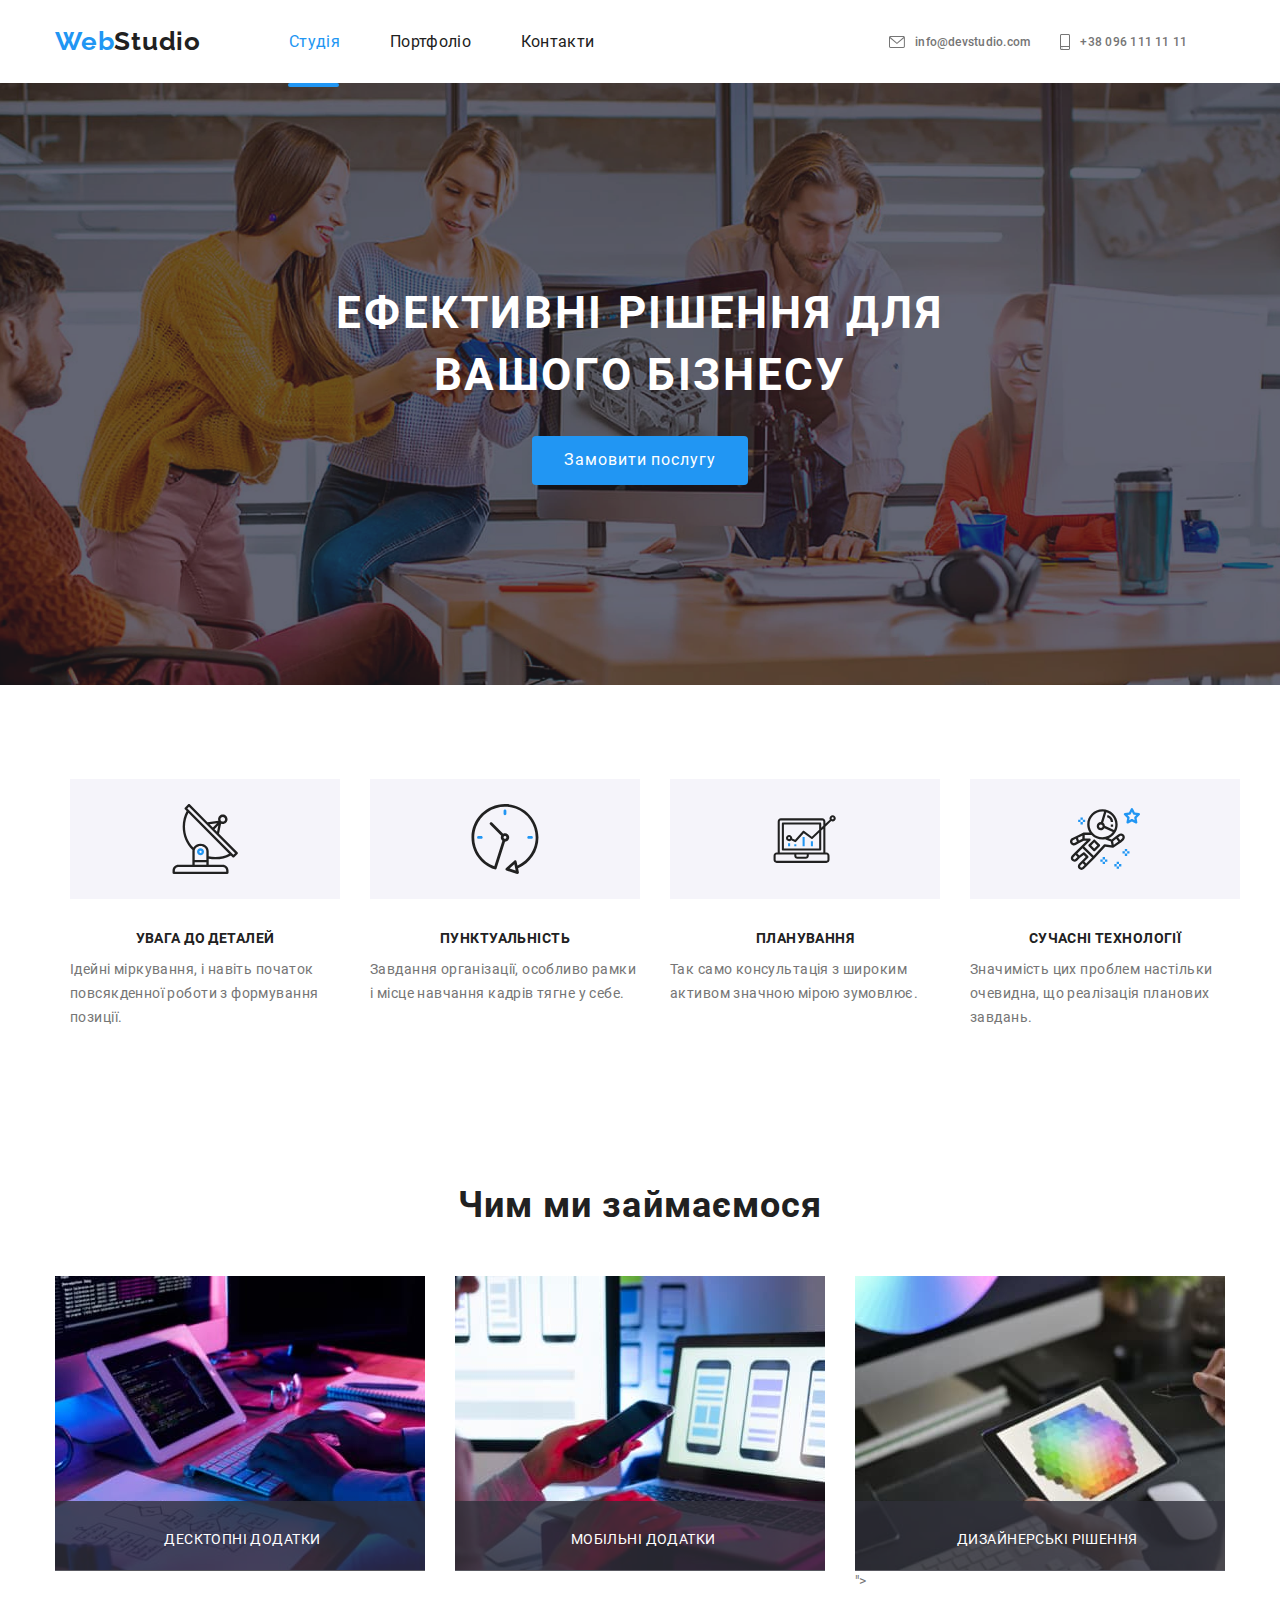
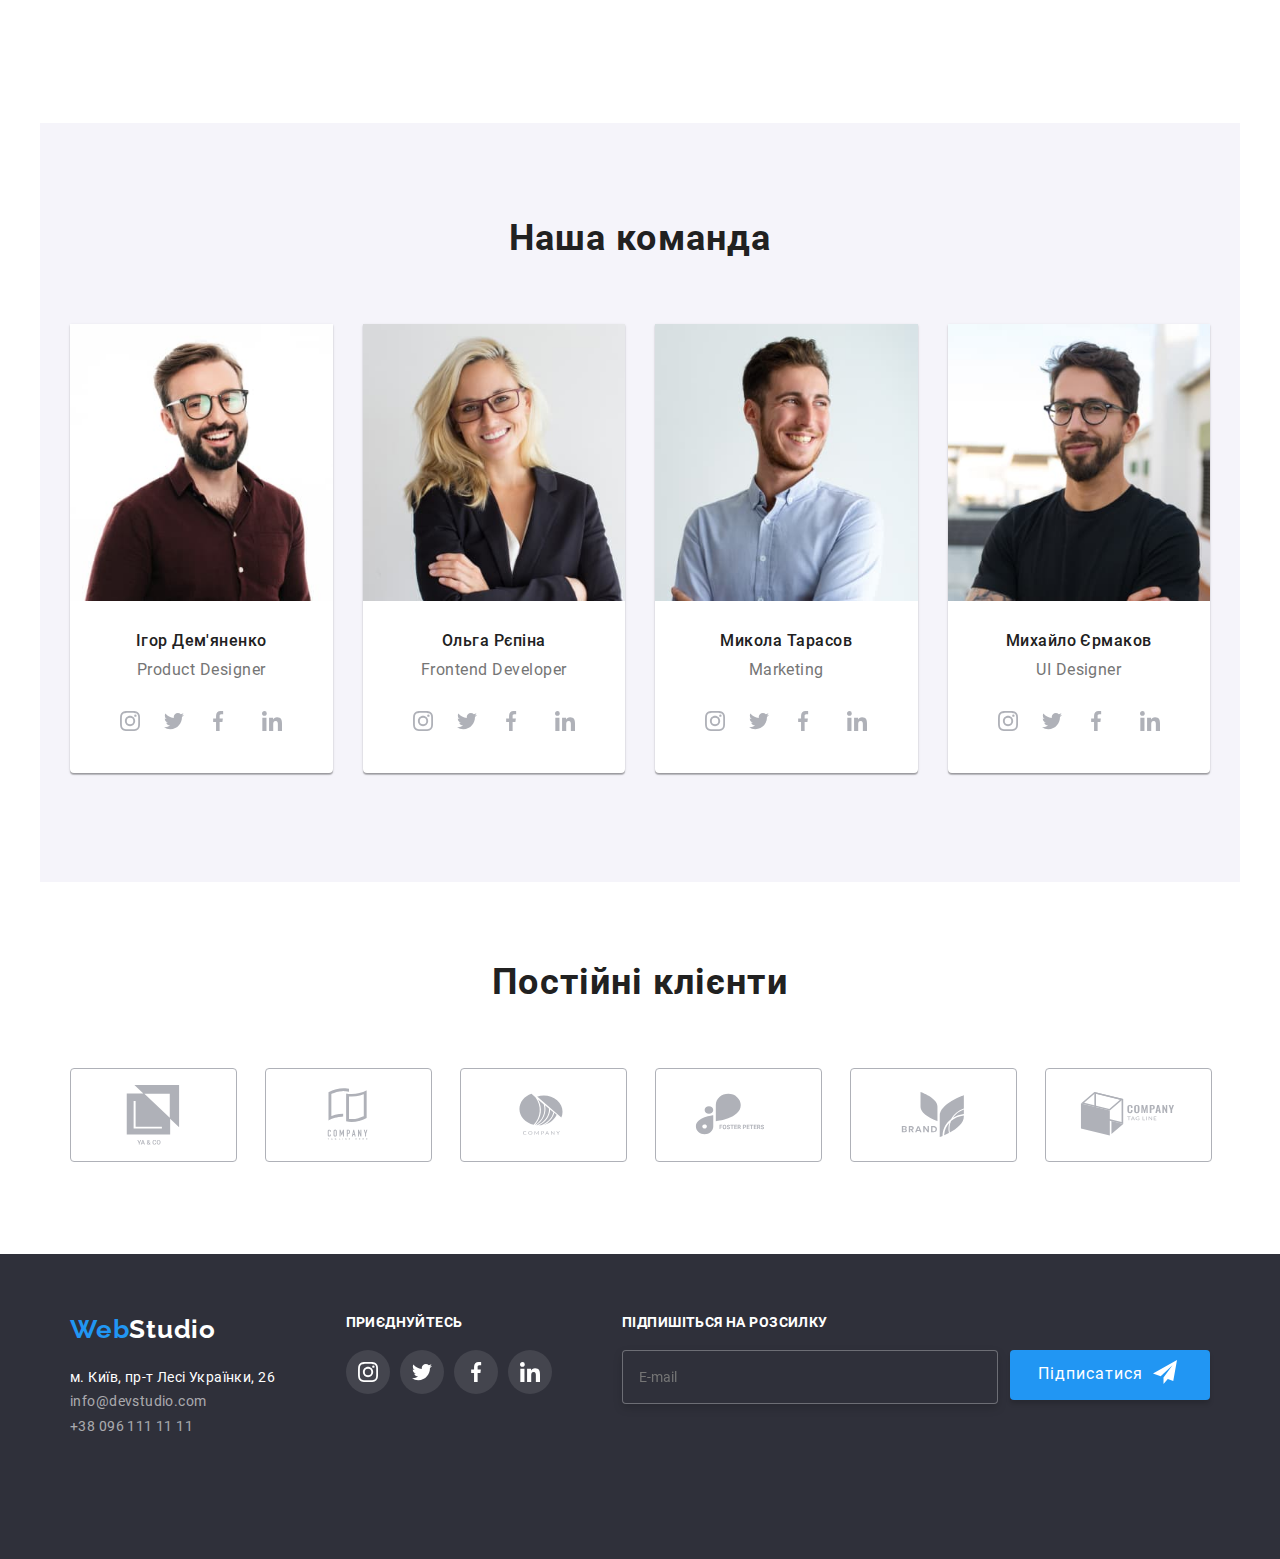
==== index.html @ ea858ff9 "change error" ====
<!DOCTYPE html>
<html lang="uk">
<head>
    
    <meta charset="UTF-8">
    <meta name="viewport" content="width=device-width, initial-scale=1.0">
    <title>Мета-тег viewport важливий для адаптивних сторінок</title>
    <meta http-equiv="X-UA-Compatible" content="IE=edge">
    <!-- <title>Document</title> -->
    <link rel="stylesheet" href="./css/main.min.css">
   
  
    
</head>

<body>
  <header>
    <section class="header">
      <div class="container header__container">
        <a href="./index.html" class="logo"><span class="web">Web</span>Studio </a>
        
       
        <div class="mobail-menu" data-menu>
          <div class="container mobail-menu__container">
            <button class="mobail-menu__close-btn" data-menu-close>
              <svg class="mobail-menu__close" width="40" height="40">
                <use href="./img/sprite.svg#icon-close_40px" ></use>
              </svg>
            </button>
            
              <ul class="nav">
                  <li class="nav__item"><a href="./index.html" class="nav__label nav__label--active">Студія </a></li>
                  <li class="nav__item"><a href="./portfolio.html" class="nav__label ">Портфоліо </a></li>
                  <li class="nav__item"><a href="" class="nav__label">Контакти </a></li>
                 
               </ul>
  
               
          <ul class="connection">
          <li class="contact__item-phone"><a href="tel:+380961111111" class="phone"> <svg class="contact__phone-svg" >
            <use  href="./img/sprite.svg#icon-smartphone">
            </use>
           </svg>+38 096 111 11 11
         </a></li>
            <li class="contact__item-mail">
              <a href="mailto:info@devstudio.com" class="mail">
                 <svg class="contact__mail-svg"><use  href="./img/sprite.svg#icon-envelope">
                 </use></svg>info@devstudio.com 
              </a>
            </li>
             </ul>
  
             <ul class="header-social__list">
               <li class="header-social__item">Instagram</li>
               <li class="header-social__item">Twitter</li>
               <li class="header-social__item">Facebook</li>
               <li class="header-social__item">LinkedIn</li>
              </ul>
          </div>
          

        </div>
        <div class="menu-tablet">
          <div class="navigation">
          
            <ul class="nav">
                <li class="nav__item"><a href="./index.html" class="nav__label nav__label--active">Студія </a></li>
                <li class="nav__item"><a href="./portfolio.html" class="nav__label ">Портфоліо </a></li>
                <li class="nav__item"><a href="" class="nav__label">Контакти </a></li>
               
             </ul>
          </div>
      <ul class="connection">
                  
          <li class="contact__item">
            <a href="mailto:info@devstudio.com" class="contact">
               <svg class="contact__mail-svg"><use  href="./img/sprite.svg#icon-envelope">
               </use></svg>info@devstudio.com 
            </a>
          </li>
          
          <li class="contact__item"><a href="tel:+380961111111" class="contact"> <svg class="contact__phone-svg" >
            <use  href="./img/sprite.svg#icon-smartphone">
            </use>
           </svg>+38 096 111 11 11
         </a></li>
      
      </ul> 
        </div>
      
    <button type="button" class="button-menu__open" data-menu-open>
      <svg class="menu-button__icon-menu " width="40" height="40"><use  href="./img/sprite.svg#icon-menu_40px">
      
      </use></svg> 
      
    </button>
    </div>

    </section>
    
</header>
   
       <main> 
         <section class="hero">
            <div class="container"> 
                <div class="hero__box" >
                  
                    <h1 class="hero__title">Ефективні рішення для вашого бізнесу</h1>
                     
                                 
                    <button  class="button-order" data-modal-open>Замовити послугу</button>
                </div>
               
            </div> 
                
           
            
           
        </section> 
       
       
            
            <section class="advantages">
                <div class="container">
                    
                 <h2 class="visually-hidden">Переваги роботи з нами</h2>
                  <ul class="advantages__list">

                   


                    <li class="advantages__item" >
                      <span class="advantages__icon">
                        <svg class="advantages__icon-svg" ><use  href="./img/sprite.svg#icon-Group">
                        </use>
                      </svg>
                    </span>
                            <h3 class="advantages__titel">УВАГА ДО ДЕТАЛЕЙ</h3>
                            <p class="advantages__text">Ідейні міркування, і навіть початок повсякденної роботи з формування позиції. </p>
                       
                    </li>
                    
    
                    <li class="advantages__item ">
                      <span class="advantages__icon">
                      <svg class="advantages__icon-svg"><use  href="./img/sprite.svg#icon-clock">
                      </use>
                    </svg>
                  </span>
                      
                      <h3 class="advantages__titel">ПУНКТУАЛЬНІСТЬ</h3>
                      <p class="advantages__text">Завдання організації, особливо рамки і місце навчання кадрів тягне у себе.
  
                      </p>
  
                  </li>
                  <li class="advantages__item ">
                      <span class="advantages__icon">
                      <svg class="advantages__icon-svg"><use  href="./img/sprite.svg#icon-diagram">
                      </use>
                    </svg>
                  </span>
                      
                      <h3 class="advantages__titel">ПЛАНУВАННЯ</h3>
                      <p class="advantages__text">Так само консультація з широким активом значною мірою зумовлює.</p>
  
                  </li>
                  <li class="advantages__item ">
                      <span class="advantages__icon">
                      <svg class="advantages__icon-svg"><use  href="./img/sprite.svg#icon-astronaut">
                      </use>
                    </svg>
                  </span>
                      
                      <h3 class="advantages__titel">СУЧАСНІ ТЕХНОЛОГІЇ</h3>
                      <p class="advantages__text">Значимість цих проблем настільки очевидна, що реалізація планових завдань.</p>
  
                  </li>
  
                  
                    </ul>
                </div>
            </section>

                    
            <section class="skils">
        
              <div class="container">
                  <h2 class="skils__titel">Чим ми займаємося</h2>
                  <ul class="skils__list">
                      <li class="skils__item">
                          <div class="skils__card--decstop">
                              <img class="skils__image" 
                      
                            srcset="./img/box-370.jpg 1x,
                                ./img/box1-740.jpg 2x"
                                src="./img/box-370.jpg"
                                 alt="верстка">
                                 
                          </div>
                          
      
                      </li>
      
                      <li class="skils__item">
                          <div class="skils__card--mobail">
                              <img class="skils__image" srcset="./img/box2-370.jpg 1x,
                              ./img/box2-740.jpg 2x"
                              src="./img/box2-370.jpg"
                               alt="верстка"> 
                          </div>
                          
                      </li>
      
                      <li class="skils__item">
                          <div class="skils__card--disain">
                              <img class="skils__image"  srcset="./img/box3-370.jpg 1x,
                              ./img/box3-740.jpg 2x"
                              src="./img/box3-370.jpg"
                               alt="верстка">">
                          </div>
                          
                      </li>
                  </ul>
      
      
              </div>
          </section>
                
                
            
          <section class="team">
            
              <div class="container">
                <h3 class="team__titel">Наша команда</h3>
                <ul class="team__list">
                    <li class="team__item">
                        <img srcset="./img/team/igor270.jpg 270w,
                                     ./img/team/igor270@2x.jpg 540w,
                                     ./img/team/igor354.jpg 354w,
                                     ./img/team/igor354@2x.jpg 708w,
                                     ./img/team/igor450.jpg 450w,
                                     ./img/team/igor450@2x.jpg 900w"
                        src="./img/team/igor270.jpg"
                        alt="Ігор Дем'яненко"
                        sizes="(min-width:1200px) 25vw, (min-width:768px) 50vw, (min-width:480px) 100vw" >
                        <div class="team__card">
                         
                            <h3 class="team__titel team__titel--name">Ігор Дем'яненко</h3>
                            <p class="team__text">Product Designer</p>

                            <ul class=" item-social">
                                <li class="item-social__list">
                                    <a href="" class="item-social__icon">
                                      <svg  class="item-social__svg" >
                                        <use href="./img/sprite.svg#icon-instagram">
                                        
                                        </use>
                                      </svg>
                                    </a>
                                    
                                  </li>
                                 <li class="item-social__list">
                                  <a href="" class="item-social__icon">
                                   <svg class="item-social__svg">
                                    <use href="./img/sprite.svg#icon-twitter">
                                    
                                    </use>
                                   </svg>
                                  </a>
                                 </li>
                                 <li class="item-social__list">
                                    <a href="" class="item-social__icon">
                                     <svg class="item-social__svg">
                                      <use href="./img/sprite.svg#icon-facebook">
                                      
                                      </use>
                                     </svg>
                                    </a>
                                   </li>

                                   <li class="item-social__list">
                                    <a href="" class="item-social__icon">
                                     <svg class="item-social__svg">
                                      <use href="./img/sprite.svg#icon-linkedin">
                                      
                                      </use>
                                     </svg>
                                    </a>
                                   </li>
                                  
                                  
                                  
                            </ul>
                        </div>
                        

                    </li>

                    <li class="team__item">
                      <img srcset="./img/team/olga270.jpg 270w,
                      ./img/team/olga270@2x.jpg 540w,
                      ./img/team/olga354.jpg 354w,
                      ./img/team/olga354@2x.jpg 708w,
                      ./img/team/olga450.jpg 450w,
                      ./img/team/olga450@2x.jpg 900w"
         src="./img/team/olga270.jpg" alt="Ольга Рєпіна"
         sizes="(min-width:1200px) 25vw, (min-width:768px) 50vw, (min-width:480px) 100vw" >
                        <div class="team__card">
                            <h3 class="team__titel team__titel--name">Ольга Рєпіна</h3>
                            <p class="team__text">Frontend Developer</p>

                            <ul class=" item-social">
                                <li class="item-social__list">
                                    <a href="" class="item-social__icon">
                                      <svg  class="item-social__svg" >
                                        <use href="./img/sprite.svg#icon-instagram">
                                        
                                        </use>
                                      </svg>
                                    </a>
                                    
                                  </li>
                                 <li class="item-social__list">
                                  <a href="" class="item-social__icon">
                                   <svg class="item-social__svg">
                                    <use href="./img/sprite.svg#icon-twitter">
                                    
                                    </use>
                                   </svg>
                                  </a>
                                 </li>
                                 <li class="item-social__list">
                                    <a href="" class="item-social__icon">
                                     <svg class="item-social__svg">
                                      <use href="./img/sprite.svg#icon-facebook">
                                      
                                      </use>
                                     </svg>
                                    </a>
                                   </li>

                                   <li class="item-social__list">
                                    <a href="" class="item-social__icon">
                                     <svg class="item-social__svg">
                                      <use href="./img/sprite.svg#icon-linkedin">
                                      
                                      </use>
                                     </svg>
                                    </a>
                                   </li>
                                  
                                  
                                  
                            </ul>
                        </div>
                        

                    </li>

                    <li class="team__item">
                      <img srcset="./img/team/mikola270.jpg 270w,
                      ./img/team/mikola270@2x.jpg 540w,
                      ./img/team/mikola354.jpg 354w,
                      ./img/team/mikola354@2x.jpg 708w,
                      ./img/team/mikola450.jpg 450w,
                      ./img/team/mikola450@2x.jpg 900w"
                       src="./img/team/mikola270.jpg" alt="Микола Тарасов"
                       sizes="(min-width:1200px) 25vw, (min-width:768px) 50vw, (min-width:480px) 100vw" >
                        <div class="team__card">
                            <h3 class="team__titel team__titel--name">Микола Тарасов</h3>
                            <p class="team__text">Marketing</p>

                            <ul class=" item-social">
                                <li class="item-social__list">
                                    <a href="" class="item-social__icon">
                                      <svg  class="item-social__svg" >
                                        <use href="./img/sprite.svg#icon-instagram">
                                        
                                        </use>
                                      </svg>
                                    </a>
                                    
                                  </li>
                                 <li class="item-social__list">
                                  <a href="" class="item-social__icon">
                                   <svg class="item-social__svg">
                                    <use href="./img/sprite.svg#icon-twitter">
                                    
                                    </use>
                                   </svg>
                                  </a>
                                 </li>
                                 <li class="item-social__list">
                                    <a href="" class="item-social__icon">
                                     <svg class="item-social__svg">
                                      <use href="./img/sprite.svg#icon-facebook">
                                      
                                      </use>
                                     </svg>
                                    </a>
                                   </li>

                                   <li class="item-social__list">
                                    <a href="" class="item-social__icon">
                                     <svg class="item-social__svg">
                                      <use href="./img/sprite.svg#icon-linkedin">
                                      
                                      </use>
                                     </svg>
                                    </a>
                                   </li>
                                  
                                  
                                  
                            </ul>
                        </div>
                        

                    </li>


                    <li class="team__item">
                        <img srcset="./img/team/mihail270.jpg 270w,
                        ./img/team/mihail270@2x.jpg 540w,
                        ./img/team/mihail354.jpg 354w,
                        ./img/team/mihail354@2x.jpg 708w,
                        ./img/team/mihail450.jpg 450w,
                        ./img/team/mihail450@2x.jpg 900w"
                         src="./img/team/mihail270.jpg" alt="Михайло Єрмаков"
                         sizes="(min-width:1200px) 25vw, (min-width:768px) 50vw, (min-width:480px) 100vw" >
                        <div class="team__card">
                            <h3 class="team__titel team__titel--name">Михайло Єрмаков</h3>
                            <p class="team__text">UI Designer</p>

                            <ul class=" item-social">
                                <li class="item-social__list">
                                    <a href="" class="item-social__icon">
                                      <svg  class="item-social__svg" >
                                        <use href="./img/sprite.svg#icon-instagram">
                                        
                                        </use>
                                      </svg>
                                    </a>
                                    
                                  </li>
                                 <li class="item-social__list">
                                  <a href="" class="item-social__icon">
                                   <svg class="item-social__svg">
                                    <use href="./img/sprite.svg#icon-twitter">
                                    
                                    </use>
                                   </svg>
                                  </a>
                                 </li>
                                 <li class="item-social__list">
                                    <a href="" class="item-social__icon">
                                     <svg class="item-social__svg">
                                      <use href="./img/sprite.svg#icon-facebook">
                                      
                                      </use>
                                     </svg>
                                    </a>
                                   </li>

                                   <li class="item-social__list">
                                    <a href="" class="item-social__icon">
                                     <svg class="item-social__svg">
                                      <use href="./img/sprite.svg#icon-linkedin">
                                      
                                      </use>
                                     </svg>
                                    </a>
                                   </li>
                                  
                                  
                                  
                            </ul>
                        </div>
                        

                    </li>

                </ul>
              </div>
                
           
        </section>
              <section class="client">
            <div class="container">
                <h2 class="client__titel">Постійні клієнти</h2>
                <ul class="client__list">
                    <li class="client__item">
                        <a href="" class="client__icon">
                            <svg class="client__logo" >
                             <use  href="./img/sprite.svg#icon-Logo">
                    
                             </use>
                            </svg>
                         </a>
                    </li>

                    <li class="client__item">
                        <a href="" class="client__icon">
                            <svg class="client__logo" >
                             <use  href="./img/sprite.svg#icon-Logo-1">
                    
                             </use>
                            </svg>
                         </a>
                    </li>

                    <li class="client__item">
                        <a href="" class="client__icon">
                            <svg class="client__logo" >
                             <use  href="./img/sprite.svg#icon-Logo-2">
                    
                             </use>
                            </svg>
                         </a>
                    </li>

                    <li class="client__item">
                        <a href="" class="client__icon">
                            <svg class="client__logo" >
                             <use  href="./img/sprite.svg#icon-Logo-3">
                    
                             </use>
                            </svg>
                         </a>
                    </li>

                    <li class="client__item">
                        <a href="" class="client__icon">
                            <svg class="client__logo" >
                             <use  href="./img/sprite.svg#icon-Logo-4">
                    
                             </use>
                            </svg>
                         </a>
                    </li>

                    <li class="client__item">
                        <a href="" class="client__icon">
                            <svg class="client__logo" >
                             <use  href="./img/sprite.svg#icon-Logo-5">
                    
                             </use>
                            </svg>
                         </a>
                    </li>
                </ul>
            </div>

        </section>
    </main>
    <footer>
        <div class="container">

          
          <div class="footer">
            
            <address>
                     <a href="./index.html" class="footer__logo"><span class="web">Web</span><span class="footer__studio">Studio</span>  </a>
                     <ul class="footer__list">
                     
                       <li class="footer__item"><a href="https://goo.gl/maps/DoAB9uZvHpaGdHEg8" class="address"> м. Київ, пр-т Лесі Українки, 26</a></li> 
                       <li class="footer__item"><a href="mailto:info@devstudio.com" class="footer__contact ">info@devstudio.com </a></li>
                       <li class="footer__item"><a href="tel:+380961111111" class="footer__contact">+38 096 111 11 11 </a></li>
                      
                      </ul>
                    </address>
                    <div class="join">
                      <p class="footer__text">приєднуйтесь</p>
                      <ul class="item-social">
                          <li class="footer__list--social">
                              <a href="" class="footer__icon">
                                <svg  class="footer__svg" >
                                  <use href="./img/sprite.svg#icon-instagram">
                                  
                                  </use>
                                </svg>
                              </a>
                              
                            </li>
                           <li class="footer__list--social">
                            <a href="" class="footer__icon">
                             <svg class="footer__svg">
                              <use href="./img/sprite.svg#icon-twitter">
                              
                              </use>
                             </svg>
                            </a>
                           </li>
                           <li class="footer__list--social">
                              <a href="" class="footer__icon">
                               <svg class="footer__svg">
                                <use href="./img/sprite.svg#icon-facebook">
                                
                                </use>
                               </svg>
                              </a>
                             </li>
  
                             <li class="footer__list--social">
                              <a href="" class="footer__icon">
                               <svg class="footer__svg">
                                <use href="./img/sprite.svg#icon-linkedin">
                                
                                </use>
                               </svg>
                              </a>
                             </li>
                      </ul>
                  </div>
                 
                  <div class="footer__sub">
                    <label class="footer__label">Підпишіться на розсилку</label>
                    <form  class="footer__subscription">
                      <input type="email" placeholder="E-mail" class="subscry">
                       
                    <button type="submit" class="footer__button">Підписатися <svg class="footer__send"><use  href="./img/sprite.svg#icon-icon-send">
                    </use></svg>
                  </button>
                    </form>
                </div> 
          </div>
          

        </div>
        
       

    </footer> 
   
    <div class="backdrop is-hidden" data-modal>
      

         
          
          <form class="modal">

            <p class="data">Залиште свої данні, ми вам передзвонимо</p>

            <label  class="form-fild"> <span class="label_text">Ім'я</span> <input type="text" placeholder=" " class="form-input">
              
              <span class="icon">
                  <svg class="svg-modal">
                      <use href="./img/icons.svg.svg#icon-person-black">
                      
                      </use>
                    </svg>
              </span>
          </label>
          
            
          
            <label  class="form-fild"><span class="label_text">Телефон</span><input type="tel" placeholder=" " class="form-input">
              
              <span class="icon">
                  <svg class="svg-modal">
                      <use href="./img/icons.svg.svg#icon-phone-black">
                      
                      </use>
                    </svg>
              </span>
          </label>
            
              <label  class="form-fild" ><span class="label_text">Пошта</span> <input type="email" placeholder=" " class="form-input">
               
                <span class="icon">
                    <svg class="svg-modal">
                        <use href="./img/icons.svg.svg#icon-email-black">
                        
                        </use>
                      </svg>
                </span>
            </label>
          
            <label class="form-fild-textarea"><span class="label_text">Коментар</span> 
              
               <textarea name="textarea" placeholder="Введіть текст"  class="texterea"></textarea>
               
            </label>
        
        <label  class="check">
          <input type="checkbox"  value=""  class="checkbox">
          
          <span class="icon-check"></span>Погоджуюсь з розсилкою та приймаю 
          <span class="treaty">  Умови договору.</span>
          </label>
       
    
        <button type="submit" class="button-send">Відправити</button>

        <button  class="close-modal" data-modal-close>
          <svg class="svg-modal">
            <use href="./img/sprite.svg#icon-close-black-18dp-2-1-1">
            
            </use>
          </svg>
        </button>
          </form>
            
              
  
          
      
     </div>

    <script src="./js/modal.js"></script>
    <script src="./js/menu.js"></script>
    <script src="./js/burger.js"></script>
</body>
</html>
---- css/main.min.css ----
@charset "UTF-8";
@font-face {
  font-family: "Roboto";
  font-style: normal;
  font-weight: 400;
  src: url("../fonts/roboto-v30-cyrillic-regular.eot"); /* IE9 Compat Modes */
  src: local(""), url("../fonts/roboto-v30-cyrillic-regular.eot?#iefix") format("embedded-opentype"), url("../fonts/roboto-v30-cyrillic-regular.woff2") format("woff2"), url("../fonts/roboto-v30-cyrillic-regular.woff") format("woff"), url("../fonts/roboto-v30-cyrillic-regular.ttf") format("truetype"), url("../fonts/roboto-v30-cyrillic-regular.svg#Roboto") format("svg"); /* Legacy iOS */
}
/* roboto-500 - cyrillic */
@font-face {
  font-family: "Roboto";
  font-style: normal;
  font-weight: 500;
  src: url("../fonts/roboto-v30-cyrillic-500.eot"); /* IE9 Compat Modes */
  src: local(""), url("../fonts/roboto-v30-cyrillic-500.eot?#iefix") format("embedded-opentype"), url("../fonts/roboto-v30-cyrillic-500.woff2") format("woff2"), url("../fonts/roboto-v30-cyrillic-500.woff") format("woff"), url("../fonts/roboto-v30-cyrillic-500.ttf") format("truetype"), url("../fonts/roboto-v30-cyrillic-500.svg#Roboto") format("svg"); /* Legacy iOS */
}
/* roboto-700 - cyrillic */
@font-face {
  font-family: "Roboto";
  font-style: normal;
  font-weight: 700;
  src: url("../fonts/roboto-v30-cyrillic-700.eot"); /* IE9 Compat Modes */
  src: local(""), url("../fonts/roboto-v30-cyrillic-700.eot?#iefix") format("embedded-opentype"), url("../fonts/roboto-v30-cyrillic-700.woff2") format("woff2"), url("../fonts/roboto-v30-cyrillic-700.woff") format("woff"), url("../fonts/roboto-v30-cyrillic-700.ttf") format("truetype"), url("../fonts/roboto-v30-cyrillic-700.svg#Roboto") format("svg"); /* Legacy iOS */
}
/* roboto-900 - cyrillic */
@font-face {
  font-family: "Roboto";
  font-style: normal;
  font-weight: 900;
  src: url("../fonts/roboto-v30-cyrillic-900.eot"); /* IE9 Compat Modes */
  src: local(""), url("../fonts/roboto-v30-cyrillic-900.eot?#iefix") format("embedded-opentype"), url("../fonts/roboto-v30-cyrillic-900.woff2") format("woff2"), url("../fonts/roboto-v30-cyrillic-900.woff") format("woff"), url("../fonts/roboto-v30-cyrillic-900.ttf") format("truetype"), url("../fonts/roboto-v30-cyrillic-900.svg#Roboto") format("svg"); /* Legacy iOS */
}
/* raleway-regular - latin_cyrillic */
@font-face {
  font-family: "Raleway";
  font-style: normal;
  font-weight: 400;
  src: url("../fonts/raleway-v28-latin_cyrillic-regular.eot"); /* IE9 Compat Modes */
  src: local(""), url("../fonts/raleway-v28-latin_cyrillic-regular.eot?#iefix") format("embedded-opentype"), url("../fonts/raleway-v28-latin_cyrillic-regular.woff2") format("woff2"), url("../fonts/raleway-v28-latin_cyrillic-regular.woff") format("woff"), url("../fonts/raleway-v28-latin_cyrillic-regular.ttf") format("truetype"), url("../fonts/raleway-v28-latin_cyrillic-regular.svg#Raleway") format("svg"); /* Legacy iOS */
}
/* raleway-700 - latin_cyrillic */
@font-face {
  font-family: "Raleway";
  font-style: normal;
  font-weight: 700;
  src: url("../fonts/raleway-v28-latin_cyrillic-700.eot"); /* IE9 Compat Modes */
  src: local(""), url("../fonts/raleway-v28-latin_cyrillic-700.eot?#iefix") format("embedded-opentype"), url("../fonts/raleway-v28-latin_cyrillic-700.woff2") format("woff2"), url("../fonts/raleway-v28-latin_cyrillic-700.woff") format("woff"), url("../fonts/raleway-v28-latin_cyrillic-700.ttf") format("truetype"), url("../fonts/raleway-v28-latin_cyrillic-700.svg#Raleway") format("svg"); /* Legacy iOS */
}
.footer__contact, .address, .footer__logo, .footer__send, .footer__icon, .client__icon, .contact__phone-svg, .contact__mail-svg, .nav__label, .mobail-menu__close-btn, .button-menu__open, .close-modal, .svg-modal, .icon-check, .texterea, .form-input, .backdrop, .item-social__icon, .logo, .work-list__button, .footer__button, .button-order, .button-send {
  -webkit-transition-duration: 250ms;
          transition-duration: 250ms;
  -webkit-transition-timing-function: var(--time-transition-duration);
          transition-timing-function: var(--time-transition-duration);
}

.work-list__button, .footer__button, .button-order, .button-send {
  font-family: var(--primary-font);
  font-style: normal;
  font-weight: 700px;
  font-size: 16px;
  line-height: 19px;
  letter-spacing: 0.03em;
  color: var(--primary-bg-color);
  background-color: var(--active-link-color);
  cursor: pointer;
  line-height: 1.8;
  letter-spacing: 0.06em;
  border: none;
  min-width: 73px;
  -webkit-transition-property: color;
  transition-property: color;
}

.footer__studio, .web, .logo {
  font-family: "Raleway";
  font-style: normal;
  font-weight: 700;
  font-size: 26px;
  letter-spacing: 0.03em;
  line-height: 1.2;
}

.footer__contact, .address {
  font-family: var(--primary-font);
  font-style: normal;
  font-weight: 400px;
  font-size: 14px;
  line-height: 19px;
  letter-spacing: 0.03em;
  font-style: normal;
  line-height: 24px;
  letter-spacing: 0.03em;
}

:root {
  --primary-text-color: #757575;
  --title-text-color:#212121;
  --accent-color: #212121;
  --active-link-color:#2196F3;
  --primary-bg-color: #fffffF;
  --bg-color:#2F303A;
  --button-bg-color:#F5F4FA;
  --icon-fill-color:#AFB1B8;
  --card-set-gap: 30px;
  --time-transition-duration:cubic-bezier(0.4, 0, 0.2, 1);
  --card-shadow: 0px 2px 1px -1px rgba(0, 0, 0, 0.2),
  0px 1px 1px 0px rgba(0, 0, 0, 0.14),
  0px 1px 3px 0px rgba(0, 0, 0, 0.12);
  --primary-font: "Roboto";
  --secondary-font: "Raleway";
}

.visually-hidden {
  position: absolute;
  width: 1px;
  height: 1px;
  margin: -1px;
  border: 0;
  padding: 0;
  white-space: nowrap;
  -webkit-clip-path: inset(100%);
          clip-path: inset(100%);
  clip: rect(0 0 0 0);
  overflow: hidden;
}

h1,
h2,
h3,
h4,
h5,
h6,
p {
  margin: 0;
  padding: 0;
}

a {
  text-decoration: none;
}

body {
  color: var(--primary-text-color);
  background-color: var(--primary-bg-color);
  font-family: Roboto, sans-serif;
  font-size: 14px;
  line-height: 1.71;
  letter-spacing: 0.03em;
}

img {
  display: block;
  width: 100%;
  height: auto;
}

ul {
  list-style: none;
  margin: 0;
  padding: 0;
  margin-bottom: 0;
}

section {
  padding-top: 94px;
  padding-bottom: 94px;
}

/*! normalize.css v8.0.1 | MIT License | github.com/necolas/normalize.css */
/* Document
   ========================================================================== */
/**
 * 1. Correct the line height in all browsers.
 * 2. Prevent adjustments of font size after orientation changes in iOS.
 */
html {
  line-height: 1.15; /* 1 */
  -webkit-text-size-adjust: 100%; /* 2 */
}

/* Sections
   ========================================================================== */
/**
 * Remove the margin in all browsers.
 */
body {
  margin: 0;
}

/**
 * Render the `main` element consistently in IE.
 */
main {
  display: block;
}

/**
 * Correct the font size and margin on `h1` elements within `section` and
 * `article` contexts in Chrome, Firefox, and Safari.
 */
h1 {
  font-size: 2em;
  margin: 0.67em 0;
}

/* Grouping content
   ========================================================================== */
/**
 * 1. Add the correct box sizing in Firefox.
 * 2. Show the overflow in Edge and IE.
 */
hr {
  -webkit-box-sizing: content-box;
          box-sizing: content-box; /* 1 */
  height: 0; /* 1 */
  overflow: visible; /* 2 */
}

/**
 * 1. Correct the inheritance and scaling of font size in all browsers.
 * 2. Correct the odd `em` font sizing in all browsers.
 */
pre {
  font-family: monospace, monospace; /* 1 */
  font-size: 1em; /* 2 */
}

/* Text-level semantics
   ========================================================================== */
/**
 * Remove the gray background on active links in IE 10.
 */
a {
  background-color: transparent;
}

/**
 * 1. Remove the bottom border in Chrome 57-
 * 2. Add the correct text decoration in Chrome, Edge, IE, Opera, and Safari.
 */
abbr[title] {
  border-bottom: none; /* 1 */
  text-decoration: underline; /* 2 */
  -webkit-text-decoration: underline dotted;
          text-decoration: underline dotted; /* 2 */
}

/**
 * Add the correct font weight in Chrome, Edge, and Safari.
 */
b,
strong {
  font-weight: bolder;
}

/**
 * 1. Correct the inheritance and scaling of font size in all browsers.
 * 2. Correct the odd `em` font sizing in all browsers.
 */
code,
kbd,
samp {
  font-family: monospace, monospace; /* 1 */
  font-size: 1em; /* 2 */
}

/**
 * Add the correct font size in all browsers.
 */
small {
  font-size: 80%;
}

/**
 * Prevent `sub` and `sup` elements from affecting the line height in
 * all browsers.
 */
sub,
sup {
  font-size: 75%;
  line-height: 0;
  position: relative;
  vertical-align: baseline;
}

sub {
  bottom: -0.25em;
}

sup {
  top: -0.5em;
}

/* Embedded content
   ========================================================================== */
/**
 * Remove the border on images inside links in IE 10.
 */
img {
  border-style: none;
}

/* Forms
   ========================================================================== */
/**
 * 1. Change the font styles in all browsers.
 * 2. Remove the margin in Firefox and Safari.
 */
button,
input,
optgroup,
select,
textarea {
  font-family: inherit; /* 1 */
  font-size: 100%; /* 1 */
  line-height: 1.15; /* 1 */
  margin: 0; /* 2 */
}

/**
 * Show the overflow in IE.
 * 1. Show the overflow in Edge.
 */
button,
input { /* 1 */
  overflow: visible;
}

/**
 * Remove the inheritance of text transform in Edge, Firefox, and IE.
 * 1. Remove the inheritance of text transform in Firefox.
 */
button,
select { /* 1 */
  text-transform: none;
}

/**
 * Correct the inability to style clickable types in iOS and Safari.
 */
button,
[type=button],
[type=reset],
[type=submit] {
  -webkit-appearance: button;
}

/**
 * Remove the inner border and padding in Firefox.
 */
button::-moz-focus-inner,
[type=button]::-moz-focus-inner,
[type=reset]::-moz-focus-inner,
[type=submit]::-moz-focus-inner {
  border-style: none;
  padding: 0;
}

/**
 * Restore the focus styles unset by the previous rule.
 */
button:-moz-focusring,
[type=button]:-moz-focusring,
[type=reset]:-moz-focusring,
[type=submit]:-moz-focusring {
  outline: 1px dotted ButtonText;
}

/**
 * Correct the padding in Firefox.
 */
fieldset {
  padding: 0.35em 0.75em 0.625em;
}

/**
 * 1. Correct the text wrapping in Edge and IE.
 * 2. Correct the color inheritance from `fieldset` elements in IE.
 * 3. Remove the padding so developers are not caught out when they zero out
 *    `fieldset` elements in all browsers.
 */
legend {
  -webkit-box-sizing: border-box;
          box-sizing: border-box; /* 1 */
  color: inherit; /* 2 */
  display: table; /* 1 */
  max-width: 100%; /* 1 */
  padding: 0; /* 3 */
  white-space: normal; /* 1 */
}

/**
 * Add the correct vertical alignment in Chrome, Firefox, and Opera.
 */
progress {
  vertical-align: baseline;
}

/**
 * Remove the default vertical scrollbar in IE 10+.
 */
textarea {
  overflow: auto;
}

/**
 * 1. Add the correct box sizing in IE 10.
 * 2. Remove the padding in IE 10.
 */
[type=checkbox],
[type=radio] {
  -webkit-box-sizing: border-box;
          box-sizing: border-box; /* 1 */
  padding: 0; /* 2 */
}

/**
 * Correct the cursor style of increment and decrement buttons in Chrome.
 */
[type=number]::-webkit-inner-spin-button,
[type=number]::-webkit-outer-spin-button {
  height: auto;
}

/**
 * 1. Correct the odd appearance in Chrome and Safari.
 * 2. Correct the outline style in Safari.
 */
[type=search] {
  -webkit-appearance: textfield; /* 1 */
  outline-offset: -2px; /* 2 */
}

/**
 * Remove the inner padding in Chrome and Safari on macOS.
 */
[type=search]::-webkit-search-decoration {
  -webkit-appearance: none;
}

/**
 * 1. Correct the inability to style clickable types in iOS and Safari.
 * 2. Change font properties to `inherit` in Safari.
 */
::-webkit-file-upload-button {
  -webkit-appearance: button; /* 1 */
  font: inherit; /* 2 */
}

/* Interactive
   ========================================================================== */
/*
 * Add the correct display in Edge, IE 10+, and Firefox.
 */
details {
  display: block;
}

/*
 * Add the correct display in all browsers.
 */
summary {
  display: list-item;
}

/* Misc
   ========================================================================== */
/**
 * Add the correct display in IE 10+.
 */
template {
  display: none;
}

/**
 * Add the correct display in IE 10.
 */
[hidden] {
  display: none;
}

.logo {
  display: -webkit-box;
  display: -ms-flexbox;
  display: flex;
  text-decoration: none;
  color: var(--accent-color);
  -webkit-transition-property: color;
  transition-property: color;
}
.logo:hover,
.logo :focus {
  color: var(--active-link-color);
}
@media screen and (min-width: 768px) {
  .logo {
    padding-top: 24px;
    padding-bottom: 25px;
    margin-right: 88px;
    font-weight: 700;
    font-size: 24px;
    line-height: 28px;
    letter-spacing: 0.03em;
  }
}
@media screen and (min-width: 1200px) {
  .logo {
    font-weight: 700;
    font-size: 26px;
    line-height: 31px;
  }
}

.web {
  color: var(--active-link-color);
}
@media screen and (min-width: 768px) {
  .web {
    font-weight: 700;
    font-size: 24px;
    line-height: 28px;
    letter-spacing: 0.03em;
  }
}
@media screen and (min-width: 1200px) {
  .web {
    font-weight: 700;
    font-size: 26px;
    line-height: 31px;
  }
}

.advantages__titel {
  max-width: 270px;
  margin-bottom: 10px;
  text-align: center;
  margin-left: auto;
  margin-right: auto;
  font-family: var(--primary-font);
  font-style: normal;
  font-weight: 700px;
  font-size: 14px;
  line-height: 19px;
  letter-spacing: 0.03em;
  text-transform: uppercase;
  color: var(--accent-color);
}
@media screen and (max-width: 767px) {
  .advantages__titel {
    width: 450px;
    text-align: center;
  }
}

.team__titel {
  margin-bottom: 50px;
  font-family: var(--primary-font);
  font-style: normal;
  font-weight: 500px;
  font-size: 36px;
  line-height: 19px;
  letter-spacing: 0.03em;
  line-height: 42px;
  text-align: center;
  color: var(--accent-color);
}

.team__titel--name {
  font-family: var(--primary-font);
  font-style: normal;
  font-weight: 500px;
  font-size: 16px;
  line-height: 19px;
  letter-spacing: 0.03em;
  font-weight: 500;
  font-size: 16px;
  line-height: 19px;
  text-align: center;
  letter-spacing: 0.03em;
  color: var(--accent-color);
  margin-bottom: 10px;
}

.client__titel {
  font-family: var(--primary-font);
  font-style: normal;
  font-weight: 700px;
  font-size: 36px;
  line-height: 19px;
  letter-spacing: 0.03em;
  line-height: 42px;
  text-align: center;
  letter-spacing: 0.03em;
  color: var(--accent-color);
  margin-bottom: 50px;
}

.hero__title {
  font-family: var(--primary-font);
  font-style: normal;
  font-weight: 900px;
  font-size: 26px;
  line-height: 19px;
  letter-spacing: 0.03em;
  text-align: center;
  max-width: 696px;
  color: var(--primary-bg-color);
  font-style: normal;
  line-height: 1.62;
  letter-spacing: 0.06em;
  text-transform: uppercase;
  margin-top: 0;
  margin-bottom: 30px;
  margin-left: auto;
  margin-right: auto;
}
@media screen and (min-width: 768px) {
  .hero__title {
    width: 360px;
  }
}
@media screen and (min-width: 1200px) {
  .hero__title {
    font-size: 44px;
    line-height: 1.4;
    width: 696px;
  }
}

.skils__titel {
  font-family: var(--primary-font);
  font-style: normal;
  font-weight: 700;
  font-size: 36px;
  line-height: 19px;
  letter-spacing: 0.03em;
  line-height: 42px;
  text-align: center;
  color: var(--accent-color);
  margin-bottom: 50px;
}
@media screen and (max-width: 480px) {
  .skils__titel {
    display: none;
  }
}

.item-social {
  display: -webkit-box;
  display: -ms-flexbox;
  display: flex;
  -webkit-box-align: center;
      -ms-flex-align: center;
          align-items: center;
  -webkit-box-pack: center;
      -ms-flex-pack: center;
          justify-content: center;
  margin-top: 20px;
}

.item-social__list {
  margin-left: 10px;
}

.item-social__list:not(:last-child) {
  margin-left: 0;
}

.item-social__icon {
  width: 44px;
  height: 44px;
  display: -webkit-box;
  display: -ms-flexbox;
  display: flex;
  -webkit-box-align: center;
      -ms-flex-align: center;
          align-items: center;
  -webkit-box-pack: center;
      -ms-flex-pack: center;
          justify-content: center;
  border: none;
  border-radius: 50%;
  background-color: var(--primary-bg-color);
  fill: var(--icon-fill-color);
  -webkit-transition-property: background-color, fill;
  transition-property: background-color, fill;
}

.item-social__icon:hover,
.item-social__icon:hover {
  background-color: var(--active-link-color);
  fill: var(--primary-bg-color);
}

.item-social__svg {
  width: 20px;
  height: 20px;
  padding: 0;
}

.backdrop {
  position: fixed;
  top: 0;
  left: 0;
  width: 100%;
  height: 100%;
  background-color: rgba(0, 0, 0, 0.2);
  overflow-y: scroll;
}

.backdrop.is-hidden {
  opacity: 0;
  pointer-events: none;
}

.modal {
  display: -webkit-box;
  display: -ms-flexbox;
  display: flex;
  -webkit-box-orient: vertical;
  -webkit-box-direction: normal;
      -ms-flex-direction: column;
          flex-direction: column;
  background-color: var(--primary-bg-color);
  -webkit-box-shadow: 0px 1px 3px rgba(0, 0, 0, 0.12), 0px 1px 1px rgba(0, 0, 0, 0.14), 0px 2px 1px rgba(0, 0, 0, 0.2);
          box-shadow: 0px 1px 3px rgba(0, 0, 0, 0.12), 0px 1px 1px rgba(0, 0, 0, 0.14), 0px 2px 1px rgba(0, 0, 0, 0.2);
  border-radius: 4px;
  padding: 40px;
}
@media screen and (max-width: 479px) {
  .modal {
    max-width: 370px;
  }
}
@media screen and (min-width: 480px) {
  .modal {
    position: absolute;
    width: 370px;
    top: 50%;
    left: 50%;
    -webkit-transform: translate(-50%, -50%);
            transform: translate(-50%, -50%);
  }
}
@media screen and (min-width: 1200px) {
  .modal {
    width: 448px;
  }
}

.data {
  font-family: "Roboto";
  font-style: normal;
  font-weight: 700;
  font-size: 20px;
  line-height: 23px;
  text-align: center;
  letter-spacing: 0.03em;
  color: var(--accent-color);
  margin-bottom: 12px;
}

.form-fild {
  display: -webkit-box;
  display: -ms-flexbox;
  display: flex;
  -webkit-box-orient: vertical;
  -webkit-box-direction: normal;
      -ms-flex-direction: column;
          flex-direction: column;
  position: relative;
  margin-bottom: 10px;
}

label {
  margin: 0;
  display: -webkit-box;
  display: -ms-flexbox;
  display: flex;
  -webkit-box-orient: vertical;
  -webkit-box-direction: normal;
      -ms-flex-direction: column;
          flex-direction: column;
}

.label_text {
  font-weight: 400;
  font-size: 12px;
  line-height: 14px;
  letter-spacing: 0.01em;
  margin-bottom: 4px;
}

.form-input {
  margin: 0;
  padding: 16px 20px;
  padding-left: 42px;
  border: 1px solid rgba(33, 33, 33, 0.2);
  border-radius: 4px;
  outline: 0;
  outline-offset: 0;
}
.form-input:focus {
  border: 1px solid var(--active-link-color);
}

.form-fild-textarea {
  margin-bottom: 20px;
}

textarea {
  resize: none;
  margin: 0;
  border: 1px solid rgba(33, 33, 33, 0.2);
  border-radius: 4px;
  padding: 12px 16px;
  height: 120px;
}

.texterea {
  -webkit-appearance: none;
     -moz-appearance: none;
          appearance: none;
  outline: 0;
  outline-offset: 0;
}
.texterea:focus {
  border: 1px solid var(--active-link-color);
}

.button-send {
  border-radius: 4px;
  margin-left: auto;
  margin-right: auto;
  padding: 10px 52px;
  line-height: 30px;
}
.button-send:hover, .button-send:focus {
  color: var(--accent-color);
}

.check {
  display: -webkit-box;
  display: -ms-flexbox;
  display: flex;
  -webkit-box-pack: center;
      -ms-flex-pack: center;
          justify-content: center;
  -webkit-box-align: center;
      -ms-flex-align: center;
          align-items: center;
  -webkit-box-orient: horizontal;
  -webkit-box-direction: normal;
      -ms-flex-direction: row;
          flex-direction: row;
  margin-bottom: 30px;
  font-family: "Roboto";
  font-style: normal;
  font-weight: 400;
  font-size: 12px;
  line-height: 14px;
  letter-spacing: 0.03em;
  color: var(--primary-text-color);
}
@media screen and (min-width: 1200px) {
  .check {
    width: 435px;
    font-weight: 400;
    font-size: 14px;
    line-height: 24px;
    margin-right: auto;
    margin-left: auto;
  }
}

.icon-check {
  display: block;
  margin-right: 7px;
  width: 16px;
  height: 15px;
  border: 2px solid var(--accent-color);
  border-radius: 2px;
  -webkit-box-shadow: 0px 1px 3px rgba(0, 0, 0, 0.12), 0px 1px 1px rgba(0, 0, 0, 0.14), 0px 2px 1px rgba(0, 0, 0, 0.2);
          box-shadow: 0px 1px 3px rgba(0, 0, 0, 0.12), 0px 1px 1px rgba(0, 0, 0, 0.14), 0px 2px 1px rgba(0, 0, 0, 0.2);
}

.checkbox:checked + .icon-check {
  background-color: var(--active-link-color);
  border-color: var(--active-link-color);
  background-image: url(../img/icon\ check.svg);
  background-position: center;
  background-repeat: no-repeat;
  background-origin: border-box;
}

.checkbox {
  position: absolute;
  margin-right: 7px;
  width: 16px;
  height: 15px;
  /* appearance: none; */
  width: 1px;
  height: 1px;
  overflow: hidden;
  clip: rect(0 0 0 0);
}

.icon {
  position: absolute;
  display: inline-block;
  top: 50%;
  left: 14px;
  -webkit-transform: translate -50%;
          transform: translate -50%;
}

.svg-modal {
  width: 18px;
  height: 18px;
  top: 50%;
}

.form-input:not(:-moz-placeholder-shown) + .svg-modal {
  fill: var(--active-link-color);
}

.form-input:not(:-ms-input-placeholder) + .svg-modal {
  fill: var(--active-link-color);
}

.form-fild:focus-within > .icon, .form-input:not(:placeholder-shown) + .svg-modal {
  fill: var(--active-link-color);
}

.treaty {
  color: var(--active-link-color);
  text-decoration: underline;
  margin-left: 5px;
}

.close-modal {
  display: -webkit-box;
  display: -ms-flexbox;
  display: flex;
  -webkit-box-align: center;
      -ms-flex-align: center;
          align-items: center;
  position: absolute;
  right: 8px;
  top: 8px;
  width: 30px;
  height: 30px;
  fill: var(--accent-color);
  background-color: var(--primary-bg-color);
  border: 1px solid rgba(0, 0, 0, 0.1);
  border-radius: 50%;
  cursor: pointer;
}
.close-modal:hover, .close-modal:focus {
  fill: var(--active-link-color);
}

.button-order {
  padding: 10px 32px;
  margin-left: auto;
  margin-right: auto;
  min-width: 216px;
  border-radius: 4px;
}
.button-order:hover, .button-order:focus {
  color: var(--accent-color);
}

.footer__button {
  display: -webkit-box;
  display: -ms-flexbox;
  display: flex;
  width: 200px;
  height: 50px;
  padding: 10px 28px;
  -webkit-box-shadow: 0px 4px 4px rgba(0, 0, 0, 0.15);
          box-shadow: 0px 4px 4px rgba(0, 0, 0, 0.15);
  border-radius: 4px;
  border: none;
  margin: 0;
}
.footer__button:hover, .footer__button:focus {
  color: var(--accent-color);
}
.footer__button:hover svg, .footer__button:focus svg {
  fill: var(--accent-color);
}
@media screen and (max-width: 1199px) {
  .footer__button {
    margin-left: auto;
    margin-right: auto;
  }
}
@media screen and (min-width: 1200px) {
  .footer__button {
    display: -webkit-box;
    display: -ms-flexbox;
    display: flex;
    margin-left: 12px;
  }
}

.work-list__button {
  color: var(--accent-color);
  font-style: normal;
  font-weight: 500;
  font-size: 16px;
  line-height: 1.2;
  background-color: var(--button-bg-color);
  letter-spacing: 0.03em;
  height: 38px;
  left: 593px;
  top: 174px;
  padding: 6px 22px;
  border-radius: 4px;
  border: none;
  -webkit-transition-property: color, background-color;
  transition-property: color, background-color;
}
.work-list__button:focus, .work-list__button:hover {
  background-color: var(--active-link-color);
  color: var(--primary-bg-color);
}

.card-set {
  padding: 0;
  margin: 0;
  list-style: none;
  display: -webkit-box;
  display: -ms-flexbox;
  display: flex;
  -ms-flex-wrap: wrap;
      flex-wrap: wrap;
  margin: -15px;
}

.card-set__item {
  display: -webkit-box;
  display: -ms-flexbox;
  display: flex;
}

.card {
  max-width: 450px;
  border: 1px solid #EEEEEE;
  background-size: contain;
  margin: 15px;
}
@media screen and (min-width: 768px) {
  .card {
    -ms-flex-preferred-size: calc((100% - 60px) / 2);
        flex-basis: calc((100% - 60px) / 2);
    width: 354px;
  }
}
.card:hover, .card:focus {
  -webkit-box-shadow: 0px 4px 4px rgba(0, 0, 0, 0.25);
          box-shadow: 0px 4px 4px rgba(0, 0, 0, 0.25);
}
@media screen and (min-width: 1200px) {
  .card {
    -ms-flex-preferred-size: calc((100% - 105px) / 3);
        flex-basis: calc((100% - 105px) / 3);
    width: 366px;
  }
}

.card-set__portfolio {
  font-family: var(--primary-font);
  font-style: normal;
  font-weight: 700px;
  font-size: 18px;
  line-height: 19px;
  letter-spacing: 0.03em;
  margin-bottom: 4px;
  font-style: normal;
  line-height: 2;
  letter-spacing: 0.06em;
  color: var(--title-text-color);
}

.card-set__name {
  font-family: var(--primary-font);
  font-style: normal;
  font-weight: 400px;
  font-size: 16px;
  line-height: 19px;
  letter-spacing: 0.03em;
  font-style: normal;
  line-height: 1.88;
  letter-spacing: 0.03em;
  color: var(--primary-text-color);
  margin: 0;
}

.card-set__content {
  padding: 20px 24px;
}
@media screen and (min-width: 768px) {
  .card-set__content {
    width: 354px;
  }
}
@media screen and (min-width: 1200px) {
  .card-set__content {
    width: 370px;
  }
}

.card-set__overley {
  position: relative;
  overflow: hidden;
}
.card-set__overley::before {
  position: absolute;
  content: "";
  top: 1px;
  left: 0;
  width: 100%;
  height: 100%;
  background-color: rgba(33, 150, 243, 0.9);
  -webkit-transform: translatey(100%);
          transform: translatey(100%);
  -webkit-transition: -webkit-transform 250ms var(--time-transition-duration);
  transition: -webkit-transform 250ms var(--time-transition-duration);
  transition: transform 250ms var(--time-transition-duration);
  transition: transform 250ms var(--time-transition-duration), -webkit-transform 250ms var(--time-transition-duration);
}
.card-set__overley::after {
  position: absolute;
  content: "Ресурс пропонує комплексні пропозиції з різним рівнем функціоналу та сервісів. Все це дозволить відвідувачу отримати вичерпні відомості про компанію чи приватну особу.";
  font-family: var(--primary-font);
  font-style: normal;
  font-weight: 400px;
  font-size: 18px;
  line-height: 19px;
  letter-spacing: 0.03em;
  line-height: 1.56;
  color: var(--primary-bg-color);
  top: 0;
  left: 0;
  padding: 63px 24px;
  -webkit-transform: translatey(100%);
          transform: translatey(100%);
  -webkit-transition: -webkit-transform 250ms var(--time-transition-duration);
  transition: -webkit-transform 250ms var(--time-transition-duration);
  transition: transform 250ms var(--time-transition-duration);
  transition: transform 250ms var(--time-transition-duration), -webkit-transform 250ms var(--time-transition-duration);
}

.card-set__item:hover .card-set__overley::after,
.card-set__item:focus .card-set__overley:focus:after,
.card-set__item:hover .card-set__overley::before,
.card-set__item:focus .card-set__overley:focus::before {
  -webkit-transform: translateY(0);
          transform: translateY(0);
}

.button-menu__open {
  right: 15px;
  display: -webkit-inline-box;
  display: -ms-inline-flexbox;
  display: inline-flex;
  margin: 0;
  padding: 0;
  border: none;
  background-color: transparent;
}
.button-menu__open:hover svg, .button-menu__open:focus svg {
  color: var(--active-link-color);
  fill: var(--active-link-color);
}
@media screen and (min-width: 768px) {
  .button-menu__open {
    display: none;
  }
}

.menu-button.is-open .icon-menu {
  display: none;
}

.mobail-menu {
  position: absolute;
  top: 0;
  left: 0;
  width: 100%;
  height: 100vh;
  overflow: auto;
  opacity: 0;
  visibility: hidden;
  background-color: var(--primary-bg-color);
  -webkit-transition: opacity 250ms linear, visibility 250ms linear;
  transition: opacity 250ms linear, visibility 250ms linear;
}
.mobail-menu.is-open {
  opacity: 1;
  visibility: visible;
  max-width: 480px;
  pointer-events: auto;
}
@media screen and (min-width: 768px) {
  .mobail-menu {
    display: none;
  }
}

.mobail-menu__close-btn {
  position: absolute;
  top: 10px;
  right: 15px;
  background-color: transparent;
  border: none;
  padding: 0;
  line-height: 0;
}
.mobail-menu__close-btn:hover svg, .mobail-menu__close-btn:focus svg {
  color: var(--active-link-color);
  fill: var(--active-link-color);
}

.header-social__list {
  display: -webkit-box;
  display: -ms-flexbox;
  display: flex;
  max-width: 296px;
}

.header-social__item {
  font-family: "Roboto";
  font-style: normal;
  font-weight: 500;
  font-size: 18px;
  line-height: 22px;
  letter-spacing: 0.02em;
  color: #2196F3;
}

.header-social__item:not(:last-child) {
  margin-right: 20px;
}

.container {
  padding-left: 15px;
  padding-right: 15px;
}
@media screen and (min-width: 480px) {
  .container {
    width: 448px;
    margin-left: auto;
    margin-right: auto;
  }
}
@media screen and (min-width: 768px) {
  .container {
    width: 768px;
  }
}
@media screen and (min-width: 1200px) {
  .container {
    width: 1170px;
  }
}

.header__container {
  display: -webkit-box;
  display: -ms-flexbox;
  display: flex;
  -webkit-box-align: center;
      -ms-flex-align: center;
          align-items: center;
}
@media screen and (max-width: 767px) {
  .header__container {
    -webkit-box-pack: justify;
        -ms-flex-pack: justify;
            justify-content: space-between;
  }
}

.mobail-menu__container {
  position: relative;
  padding-top: 48px;
  padding-bottom: 48px;
  padding-left: 40px;
}
@media screen and (min-width: 768px) {
  .mobail-menu__container {
    display: none;
  }
}

.hero {
  max-width: 1600px;
  background-image: url(../img/Img\ Overlay.png), url(../img/hero/Hero480.jpg);
  background-size: cover;
  background-repeat: no-repeat;
  background-color: var(--bg-color);
  padding: 200px 0;
  background-position: 50% 50%;
  margin-left: auto;
  margin-right: auto;
}
@media (min-device-pixel-ratio: 2), (-webkit-min-device-pixel-ratio: 2), (min-resolution: 192dpi), (min-resolution: 2dppx) {
  .hero {
    background-image: url(../img/Img\ Overlay.png), url(../img/hero/hero480@2.jpg);
  }
}
@media screen and (min-width: 480px) and (max-width: 767px) {
  .hero {
    background-image: url(../img/Img\ Overlay.png), url(../img/hero/hero768.jpg);
  }
}
@media screen and (min-width: 480px) and (max-width: 767px) and (min-device-pixel-ratio: 2), screen and (min-width: 480px) and (max-width: 767px) and (-webkit-min-device-pixel-ratio: 2), screen and (min-width: 480px) and (max-width: 767px) and (min-resolution: 192dpi), screen and (min-width: 480px) and (max-width: 767px) and (min-resolution: 2dppx) {
  .hero {
    background-image: url(../img/Img\ Overlay.png), url(../img/hero/hero768@2x.jpg);
  }
}
@media screen and (min-width: 768px) {
  .hero {
    background-image: url(../img/Img\ Overlay.png), url(../img/hero/hero1200.jpg);
  }
}
@media screen and (min-width: 768px) and (min-device-pixel-ratio: 2), screen and (min-width: 768px) and (-webkit-min-device-pixel-ratio: 2), screen and (min-width: 768px) and (min-resolution: 192dpi), screen and (min-width: 768px) and (min-resolution: 2dppx) {
  .hero {
    background-image: url(../img/Img\ Overlay.png), url(../img/hero/hero1200@2x.jpg);
  }
}

.hero__box {
  text-align: center;
  padding: 0;
}

.header {
  max-width: 1600px;
  position: relative;
  margin-left: auto;
  margin-right: auto;
  padding: 0;
}

@media screen and (max-width: 767px) {
  .nav {
    margin-bottom: 302px;
  }
}
@media screen and (min-width: 768px) {
  .nav {
    width: 288px;
    display: -webkit-box;
    display: -ms-flexbox;
    display: flex;
    -webkit-box-align: center;
        -ms-flex-align: center;
            align-items: center;
    margin-right: 90px;
  }
}
@media screen and (min-width: 1200px) {
  .nav {
    margin-right: 0px;
  }
}

.nav__label {
  display: -webkit-box;
  display: -ms-flexbox;
  display: flex;
  -webkit-box-align: center;
      -ms-flex-align: center;
          align-items: center;
  padding-top: 32px;
  padding-bottom: 32px;
  color: var(--accent-color);
  font-family: var(--primary-font);
  font-style: normal;
  font-weight: 500px;
  font-size: 16px;
  line-height: 19px;
  letter-spacing: 0.03em;
  line-height: 1.2;
  letter-spacing: 0.02em;
  text-decoration: none;
  margin-bottom: 0px;
  margin-top: 0;
  padding-left: 0;
  -webkit-transition-property: color;
  transition-property: color;
}
.nav__label:hover, .nav__label:focus {
  color: var(--active-link-color);
}
@media screen and (max-width: 767px) {
  .nav__label {
    font-family: var(--primary-font);
    font-style: normal;
    font-weight: 500px;
    font-size: 40px;
    line-height: 19px;
    letter-spacing: 0.03em;
    line-height: 46.88px;
    letter-spacing: 2%;
  }
}

.nav__label--active {
  color: var(--active-link-color);
  position: relative;
}
.nav__label--active::after {
  position: absolute;
  display: -webkit-inline-box;
  display: -ms-inline-flexbox;
  display: inline-flex;
  content: "";
  width: 100%;
  height: 4px;
  border-radius: 4px;
  background-color: var(--active-link-color);
  bottom: -4px;
  right: 0.6px;
}
@media screen and (max-width: 767px) {
  .nav__label--active::after {
    display: none;
  }
}

.nav__item:not(:last-child) {
  margin-right: 50px;
}

.connection {
  display: block;
}
@media screen and (min-width: 768px) {
  .connection {
    padding-left: 0;
    margin-top: 0;
    margin-bottom: 0;
    margin-right: 0;
    margin-left: auto;
    font-weight: 500;
  }
}
@media screen and (min-width: 1200px) {
  .connection {
    display: -webkit-box;
    display: -ms-flexbox;
    display: flex;
    -webkit-box-align: center;
        -ms-flex-align: center;
            align-items: center;
    margin-left: 312px;
  }
}

@media screen and (min-width: 768px) and (max-width: 1199px) {
  .contact__item {
    max-width: 148px;
    padding: 0;
  }
  .contact__item:not(:last-child) {
    margin-bottom: 10px;
  }
}
@media screen and (min-width: 1200px) {
  .contact__item:not(:last-child) {
    margin-right: 30px;
  }
}

.contact__item-phone {
  margin-bottom: 32px;
}

.contact__item-mail {
  width: 116px;
  margin-bottom: 64px;
}
@media screen and (min-width: 1200px) {
  .contact__item-mail {
    width: 162px;
  }
}

.contact {
  display: -webkit-box;
  display: -ms-flexbox;
  display: flex;
  -webkit-box-align: center;
      -ms-flex-align: center;
          align-items: center;
  font-weight: 500px;
  font-size: 12px;
  line-height: 14px;
  letter-spacing: 0.02em;
  color: var(--primary-text-color);
}
.contact:hover, .contact:focus {
  color: var(--active-link-color);
}
.contact:hover svg, .contact:focus svg {
  color: var(--active-link-color);
  fill: var(--active-link-color);
}
@media screen and (min-width: 1200px) {
  .contact {
    padding-top: 32px;
    padding-bottom: 32px;
  }
}

.contact__mail-svg {
  width: 16px;
  height: 12px;
  margin-right: 10px;
  fill: var(--primary-text-color);
}
@media screen and (max-width: 767px) {
  .contact__mail-svg {
    display: none;
  }
}
.contact__mail-svg:hover, .contact__mail-svg:focus {
  fill: var(--active-link-color);
}

.contact__phone-svg {
  width: 10px;
  height: 16px;
  margin-right: 10px;
  fill: var(--primary-text-color);
}
@media screen and (max-width: 767px) {
  .contact__phone-svg {
    display: none;
  }
}
.contact__phone-svg:hover, .contact__phone-svg:focus {
  fill: var(--active-link-color);
}

@media screen and (max-width: 767px) {
  .phone {
    font-family: "Roboto";
    font-style: normal;
    font-weight: 500;
    font-size: 34px;
    line-height: 40px;
    /* identical to box height */
    letter-spacing: 0.02em;
    color: #2196F3;
    margin-bottom: 32px;
  }
}

.mail {
  font-family: "Roboto";
  font-style: normal;
  font-weight: 500;
  font-size: 24px;
  line-height: 28px;
  letter-spacing: 0.02em;
  color: #757575;
  margin-bottom: 64px;
}

.advantages {
  display: -webkit-box;
  display: -ms-flexbox;
  display: flex;
  padding-top: 94px;
  padding-bottom: 0;
  padding-bottom: 60px;
  margin: -15px;
}

.advantages__list {
  display: -webkit-box;
  display: -ms-flexbox;
  display: flex;
  display: flex;
  -ms-flex-wrap: wrap;
      flex-wrap: wrap;
}
@media screen and (min-width: 1200px) {
  .advantages__list {
    -ms-flex-wrap: nowrap;
        flex-wrap: nowrap;
  }
}

.advantages__item {
  max-width: 450px;
  margin: 15px;
}
@media screen and (min-width: 768px) {
  .advantages__item {
    -ms-flex-preferred-size: calc((100% - 60px) / 2);
        flex-basis: calc((100% - 60px) / 2);
  }
}
@media screen and (min-width: 1200px) {
  .advantages__item {
    -ms-flex-preferred-size: calc((100% - 120px) / 4);
        flex-basis: calc((100% - 120px) / 4);
    width: 270px;
  }
}

.advantages__icon {
  display: -webkit-box;
  display: -ms-flexbox;
  display: flex;
  -webkit-box-align: center;
      -ms-flex-align: center;
          align-items: center;
  -webkit-box-pack: center;
      -ms-flex-pack: center;
          justify-content: center;
  position: relative;
  max-width: 450px;
  height: 120px;
  background-color: var(--button-bg-color);
  margin-bottom: 30px;
}

.advantages__icon-svg {
  width: 70px;
  height: 70px;
}
@media screen and (max-width: 767px) {
  .advantages__icon-svg {
    left: 200px;
  }
}
@media screen and (min-width: 768px) {
  .advantages__icon-svg {
    left: 150px;
  }
}
@media screen and (min-width: 1200px) {
  .advantages__icon-svg {
    left: 100px;
  }
}

.advantages__text {
  max-width: 450px;
}
@media screen and (min-width: 768px) {
  .advantages__text {
    width: 354px;
  }
}
@media screen and (min-width: 1200px) {
  .advantages__text {
    width: 270px;
  }
}

@media screen and (max-width: 1200px) {
  .skils {
    display: none;
  }
}

.skils__list {
  display: -webkit-box;
  display: -ms-flexbox;
  display: flex;
  gap: var(--card-set-gap);
  -webkit-box-pack: center;
      -ms-flex-pack: center;
          justify-content: center;
  min-width: 73px;
  padding-left: 0;
  margin-top: 0;
  margin-bottom: 50px;
  border-radius: 4px;
}

.skils__card {
  position: relative;
}

.skils__card--decstop {
  position: relative;
}

.skils__card--decstop::before {
  position: absolute;
  content: "";
  overflow: hidden;
  display: -webkit-box;
  display: -ms-flexbox;
  display: flex;
  width: 370px;
  height: 70px;
  background-color: rgba(47, 48, 58, 0.8);
  -webkit-transform: translate(0%, 225px);
          transform: translate(0%, 225px);
}

.skils__card-mobail {
  position: relative;
}

.skils__card--mobail::before {
  position: absolute;
  content: "";
  display: -webkit-box;
  display: -ms-flexbox;
  display: flex;
  width: 370px;
  height: 70px;
  background-color: rgba(47, 48, 58, 0.8);
  -webkit-transform: translate(0%, 225px);
          transform: translate(0%, 225px);
}

.skils__card--disain {
  position: relative;
}

.skils__card--disain::before {
  position: absolute;
  content: "";
  display: -webkit-box;
  display: -ms-flexbox;
  display: flex;
  width: 370px;
  height: 70px;
  background-color: rgba(47, 48, 58, 0.8);
  -webkit-transform: translate(0%, 225px);
          transform: translate(0%, 225px);
}

.skils__card--decstop::after {
  position: absolute;
  content: "Десктопні додатки";
  font-family: var(--primary-font);
  font-style: normal;
  font-weight: 700px;
  font-size: 14px;
  line-height: 19px;
  letter-spacing: 0.03em;
  text-align: center;
  color: var(--primary-bg-color);
  text-transform: uppercase;
  -webkit-transform: translate(70%, -40px);
          transform: translate(70%, -40px);
}

.skils__card--mobail::after {
  content: "Мобільні додатки";
  position: absolute;
  font-family: var(--primary-font);
  font-style: normal;
  font-weight: 700px;
  font-size: 14px;
  line-height: 19px;
  letter-spacing: 0.03em;
  text-align: center;
  color: var(--primary-bg-color);
  text-transform: uppercase;
  -webkit-transform: translate(80%, -40px);
          transform: translate(80%, -40px);
}

.skils__card--disain::after {
  content: "Дизайнерські рішення";
  position: absolute;
  font-family: var(--primary-font);
  font-style: normal;
  font-weight: 700px;
  font-size: 14px;
  line-height: 19px;
  letter-spacing: 0.03em;
  text-align: center;
  color: var(--primary-bg-color);
  text-transform: uppercase;
  -webkit-transform: translate(50%, -40px);
          transform: translate(50%, -40px);
}

.team {
  margin-left: auto;
  margin-right: auto;
  -webkit-box-pack: center;
      -ms-flex-pack: center;
          justify-content: center;
  background-color: var(--button-bg-color);
  margin: -15px;
}
@media screen and (min-width: 1200px) {
  .team {
    max-width: 1200px;
    margin-left: auto;
    margin-right: auto;
  }
}

.team__list {
  display: -webkit-box;
  display: -ms-flexbox;
  display: flex;
  -ms-flex-wrap: wrap;
      flex-wrap: wrap;
}
@media screen and (min-width: 1200px) {
  .team__list {
    -ms-flex-wrap: nowrap;
        flex-wrap: nowrap;
  }
}

.team__item {
  max-width: 450px;
  margin: 15px;
  background-color: var(--primary-bg-color);
  padding-bottom: 30px;
  -webkit-box-shadow: 0px 1px 3px rgba(0, 0, 0, 0.12), 0px 1px 1px rgba(0, 0, 0, 0.14), 0px 2px 1px rgba(0, 0, 0, 0.2);
          box-shadow: 0px 1px 3px rgba(0, 0, 0, 0.12), 0px 1px 1px rgba(0, 0, 0, 0.14), 0px 2px 1px rgba(0, 0, 0, 0.2);
  border-radius: 0px 0px 4px 4px;
}
@media screen and (min-width: 768px) {
  .team__item {
    -ms-flex-preferred-size: calc((100% - 60px) / 2);
        flex-basis: calc((100% - 60px) / 2);
  }
}
@media screen and (min-width: 1200px) {
  .team__item {
    -ms-flex-preferred-size: calc((100% - 120px) / 4);
        flex-basis: calc((100% - 120px) / 4);
  }
}

.team__item .team__card {
  margin-top: 30px;
}

.team__text {
  font-family: var(--primary-font);
  font-style: normal;
  font-weight: 400px;
  font-size: 16px;
  line-height: 19px;
  letter-spacing: 0.03em;
  color: var(--primary-text-color);
  text-align: center;
}

.client {
  padding-bottom: 94px;
  margin: -15px;
}

.client__list {
  margin-right: auto;
  margin-left: auto;
  display: -webkit-box;
  display: -ms-flexbox;
  display: flex;
  margin-top: 0;
  margin-bottom: 0;
  padding-left: 0;
  -ms-flex-wrap: wrap;
      flex-wrap: wrap;
}
@media screen and (min-width: 1200px) {
  .client__list {
    display: -webkit-box;
    display: -ms-flexbox;
    display: flex;
    -ms-flex-wrap: nowrap;
        flex-wrap: nowrap;
  }
}

.client__item {
  margin: 15px;
  width: 210px;
  height: 92px;
}
@media screen and (min-width: 360px) {
  .client__item {
    -ms-flex-preferred-size: calc((100% - 60px) / 2);
        flex-basis: calc((100% - 60px) / 2);
  }
}
@media screen and (min-width: 768px) {
  .client__item {
    -ms-flex-preferred-size: calc((100% - 90px) / 3);
        flex-basis: calc((100% - 90px) / 3);
  }
}
@media screen and (min-width: 1200px) {
  .client__item {
    -ms-flex-preferred-size: calc((100% - 180px) / 6);
        flex-basis: calc((100% - 180px) / 6);
  }
}

.client__icon {
  display: -webkit-box;
  display: -ms-flexbox;
  display: flex;
  -webkit-box-align: center;
      -ms-flex-align: center;
          align-items: center;
  -webkit-box-pack: center;
      -ms-flex-pack: center;
          justify-content: center;
  fill: var(--icon-fill-color);
  width: 100%;
  height: 100%;
  border: 1px solid #AFB1B8;
  border-radius: 4px;
  -webkit-transition-property: border, fill;
  transition-property: border, fill;
}
.client__icon:focus, .client__icon:hover {
  fill: var(--active-link-color);
  border: 1px solid var(--active-link-color);
}

.client__logo {
  width: 106px;
  height: 60px;
}

footer {
  width: 100%;
  margin: 0px;
  background-color: var(--bg-color);
  padding-top: 60px;
  padding-bottom: 60px;
}

.footer {
  position: relative;
}
@media screen and (max-width: 767px) {
  .footer {
    display: -webkit-box;
    display: -ms-flexbox;
    display: flex;
    -webkit-box-orient: vertical;
    -webkit-box-direction: normal;
        -ms-flex-direction: column;
            flex-direction: column;
    -webkit-box-align: center;
        -ms-flex-align: center;
            align-items: center;
    padding-left: 15px;
    padding-right: 15px;
  }
}
@media screen and (min-width: 768px) {
  .footer {
    display: -webkit-box;
    display: -ms-flexbox;
    display: flex;
    -ms-flex-wrap: wrap;
        flex-wrap: wrap;
    padding-left: 76px;
    padding-right: 89px;
  }
}
@media screen and (min-width: 1200px) {
  .footer {
    padding-left: 15px;
    padding-right: 15px;
  }
}

.footer__list {
  display: -webkit-box;
  display: -ms-flexbox;
  display: flex;
  -webkit-box-orient: vertical;
  -webkit-box-direction: normal;
      -ms-flex-direction: column;
          flex-direction: column;
  -webkit-box-align: center;
      -ms-flex-align: center;
          align-items: center;
  margin-bottom: 60px;
}
@media screen and (min-width: 1200px) {
  .footer__list {
    display: block;
  }
}

.footer__list--link {
  display: -webkit-box;
  display: -ms-flexbox;
  display: flex;
}

.footer__icon {
  display: -webkit-box;
  display: -ms-flexbox;
  display: flex;
  -webkit-box-align: center;
      -ms-flex-align: center;
          align-items: center;
  -webkit-box-pack: center;
      -ms-flex-pack: center;
          justify-content: center;
  fill: var(--primary-bg-color);
  background-color: rgba(255, 255, 255, 0.1);
  width: 44px;
  height: 44px;
  border: none;
  border-radius: 50px;
  -webkit-transition-property: border, fill;
  transition-property: border, fill;
}

.footer__list--social {
  margin-left: 10px;
}

.footer__list--social:nth-child(1) {
  margin-left: 0;
}

.footer__icon:focus,
.footer__icon:hover {
  background-color: var(--active-link-color);
}

.footer__svg {
  width: 20px;
  height: 20px;
  padding: 0;
}

.footer__label {
  font-family: "Roboto";
  font-weight: 700;
  font-size: 14px;
  line-height: 16px;
  letter-spacing: 0.03em;
  text-transform: uppercase;
  color: var(--primary-bg-color);
}

.footer__subscription {
  width: 100%;
  background-color: var(--bg-color);
}
@media screen and (min-width: 768px) and (max-width: 1199px) {
  .footer__subscription {
    display: -webkit-box;
    display: -ms-flexbox;
    display: flex;
    -webkit-box-align: center;
        -ms-flex-align: center;
            align-items: center;
    -webkit-box-orient: vertical;
    -webkit-box-direction: normal;
        -ms-flex-direction: column;
            flex-direction: column;
  }
}
@media screen and (min-width: 1200px) {
  .footer__subscription {
    display: -webkit-box;
    display: -ms-flexbox;
    display: flex;
    -webkit-box-orient: horizontal;
    -webkit-box-direction: normal;
        -ms-flex-direction: row;
            flex-direction: row;
  }
}

.subscry {
  width: 100%;
  height: 50px;
  margin-bottom: 20px;
  border: 1px solid rgba(255, 255, 255, 0.3);
  -webkit-filter: drop-shadow(0px 4px 4px rgba(0, 0, 0, 0.15));
          filter: drop-shadow(0px 4px 4px rgba(0, 0, 0, 0.15));
  border-radius: 4px;
  padding-left: 16px;
  padding-right: 0;
  outline: 0;
  outline-offset: 0;
  background-color: var(--bg-color);
}
@media screen and (min-width: 768px) {
  .subscry {
    width: 450px;
  }
}
@media screen and (min-width: 1200px) {
  .subscry {
    position: relative;
    width: 358px;
    height: 50px;
    margin-bottom: 20px;
  }
}

@media screen and (max-width: 767px) {
  .footer__sub {
    display: -webkit-box;
    display: -ms-flexbox;
    display: flex;
    width: 100%;
    -webkit-box-align: center;
        -ms-flex-align: center;
            align-items: center;
    -webkit-box-orient: vertical;
    -webkit-box-direction: normal;
        -ms-flex-direction: column;
            flex-direction: column;
  }
}
@media screen and (min-width: 768px) and (max-width: 1199px) {
  .footer__sub {
    display: -webkit-box;
    display: -ms-flexbox;
    display: flex;
    -webkit-box-align: center;
        -ms-flex-align: center;
            align-items: center;
    -webkit-box-orient: vertical;
    -webkit-box-direction: normal;
        -ms-flex-direction: column;
            flex-direction: column;
    margin-right: auto;
    margin-left: auto;
  }
}
@media screen and (min-width: 1200px) {
  .footer__sub {
    display: -webkit-box;
    display: -ms-flexbox;
    display: flex;
    margin-left: auto;
    -webkit-box-orient: vertical;
    -webkit-box-direction: normal;
        -ms-flex-direction: column;
            flex-direction: column;
  }
}

.footer__label {
  margin-bottom: 20px;
  margin-left: 0;
}

.footer__send {
  width: 24px;
  height: 24px;
  fill: var(--primary-bg-color);
  margin-left: 10px;
}
@media screen and (min-width: 1200px) {
  .footer__send {
    width: 24px;
    height: 24px;
  }
}

.footer__logo {
  display: -webkit-box;
  display: -ms-flexbox;
  display: flex;
  -webkit-box-pack: center;
      -ms-flex-pack: center;
          justify-content: center;
  margin-bottom: 20px;
  margin-left: 0;
  margin-right: 0;
  padding: 0;
}
@media screen and (min-width: 768px) {
  .footer__logo {
    display: -webkit-box;
    display: -ms-flexbox;
    display: flex;
  }
}
@media screen and (min-width: 1200px) {
  .footer__logo {
    font-weight: 700;
    font-size: 26px;
    line-height: 31px;
    -webkit-box-pack: start;
        -ms-flex-pack: start;
            justify-content: flex-start;
  }
}

.footer__studio {
  color: var(--primary-bg-color);
}

.footer__studio:hover,
.footer__studio:focus {
  color: var(--active-link-color);
}

.address {
  color: var(--primary-bg-color);
}
.address:hover, .address:focus {
  color: var(--active-link-color);
}
@media screen and (min-width: 365px) {
  .address {
    display: -webkit-box;
    display: -ms-flexbox;
    display: flex;
    -webkit-box-orient: vertical;
    -webkit-box-direction: normal;
        -ms-flex-direction: column;
            flex-direction: column;
    -webkit-box-pack: center;
        -ms-flex-pack: center;
            justify-content: center;
  }
}

.footer__contact {
  color: rgba(255, 255, 255, 0.6);
}
.footer__contact:hover, .footer__contact:focus {
  color: var(--active-link-color);
}

.join {
  margin-bottom: 60px;
}
@media screen and (min-width: 768px) {
  .join {
    margin-left: auto;
  }
}
@media screen and (min-width: 1600px) {
  .join {
    margin-left: 70px;
    margin-top: 0;
  }
}

.footer__text {
  text-align: center;
  font-family: "Roboto";
  font-style: normal;
  font-weight: 700;
  font-size: 14px;
  line-height: 16px;
  letter-spacing: 0.03em;
  text-transform: uppercase;
  margin-bottom: 20px;
  color: var(--primary-bg-color);
}
@media screen and (min-width: 1200px) {
  .footer__text {
    text-align: start;
  }
}

.work-list {
  display: -webkit-box;
  display: -ms-flexbox;
  display: flex;
  -ms-flex-wrap: wrap;
      flex-wrap: wrap;
  margin-top: 0;
  margin-bottom: 50px;
  border-radius: 4px;
  width: 346px;
}
@media screen and (min-width: 768px) {
  .work-list {
    width: 585px;
    display: -webkit-box;
    display: -ms-flexbox;
    display: flex;
    -webkit-box-pack: center;
        -ms-flex-pack: center;
            justify-content: center;
    margin-left: auto;
    margin-right: auto;
  }
}

.work-list .item {
  min-width: 73px;
  margin-right: 8px;
  margin-bottom: 15px;
}
.work-list .item:nth-child(4), .work-list .item:nth-child(5) {
  margin-bottom: 0;
}
@media screen and (min-width: 768px) {
  .work-list .item {
    margin-bottom: 0;
  }
}

.menu-tablet {
  display: none;
}
@media screen and (min-width: 768px) {
  .menu-tablet {
    display: -webkit-box;
    display: -ms-flexbox;
    display: flex;
    -webkit-box-align: center;
        -ms-flex-align: center;
            align-items: center;
  }
}/*# sourceMappingURL=main.min.css.map */
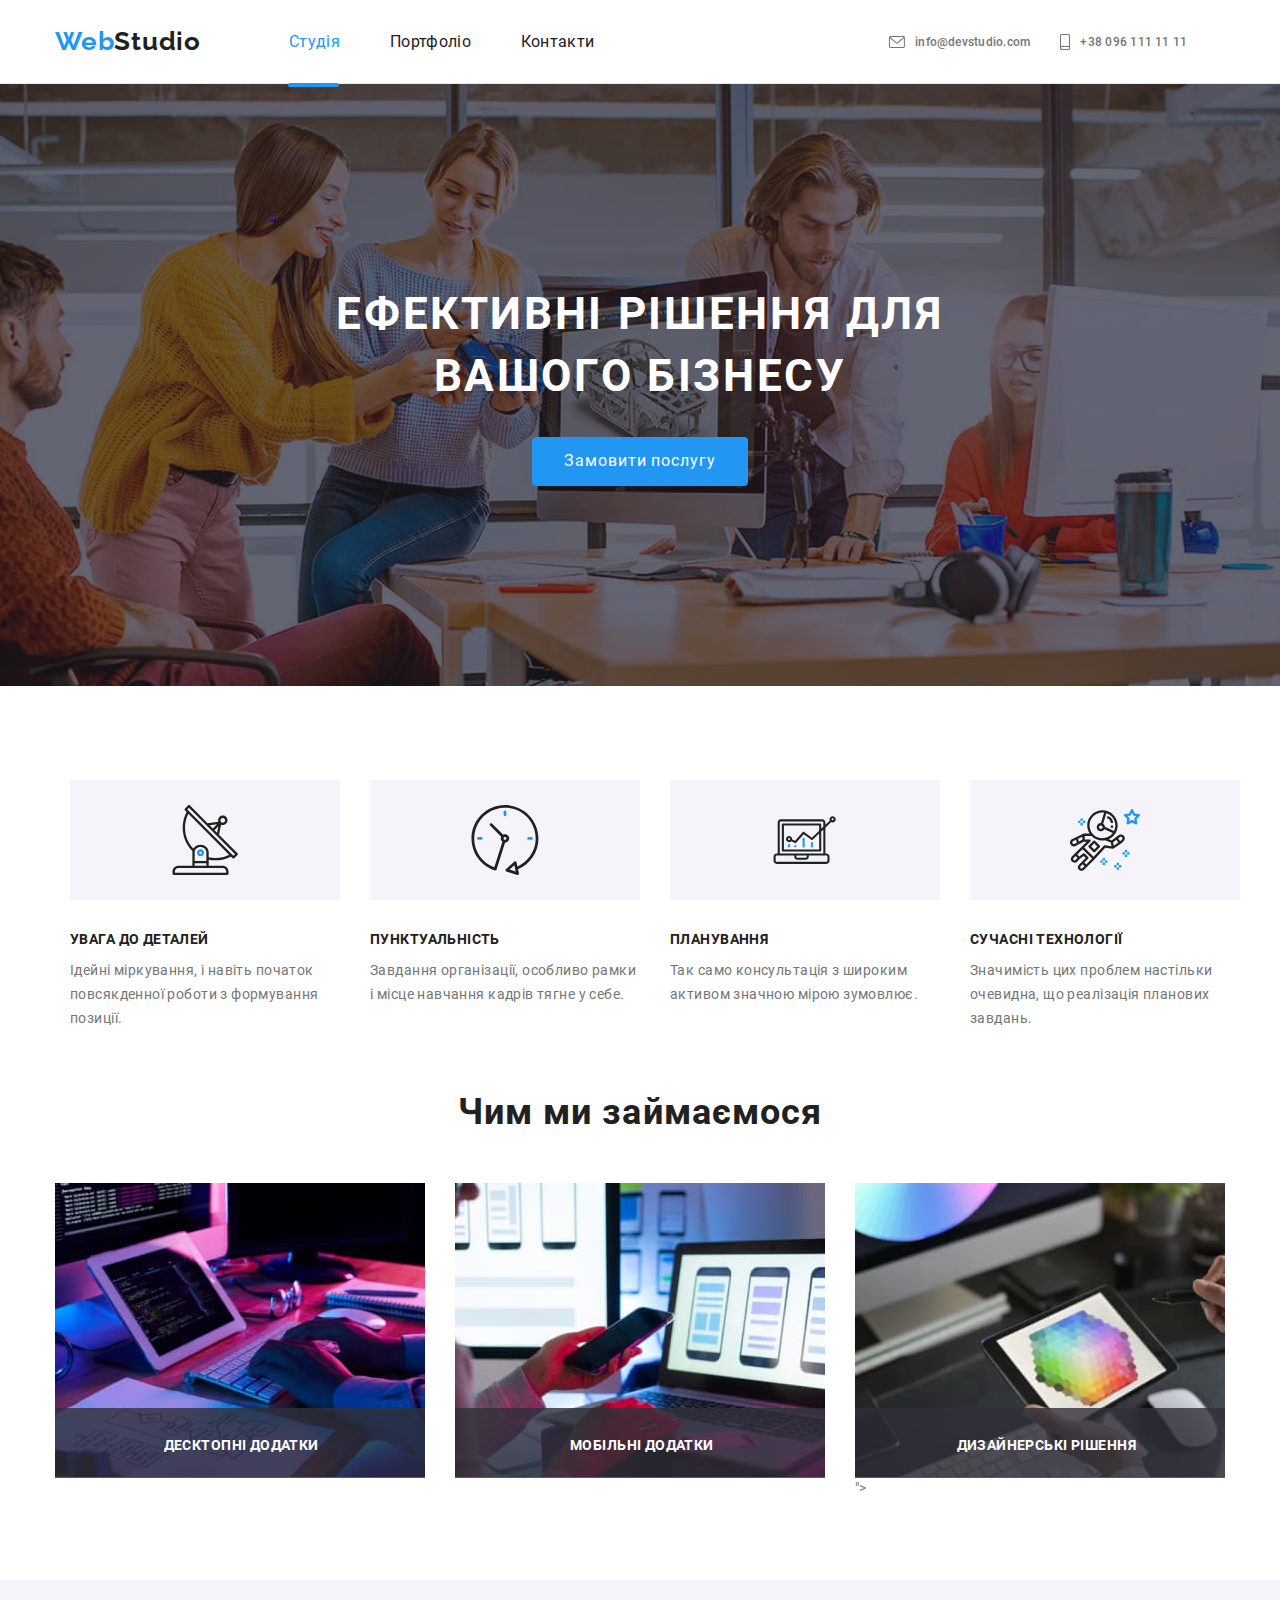
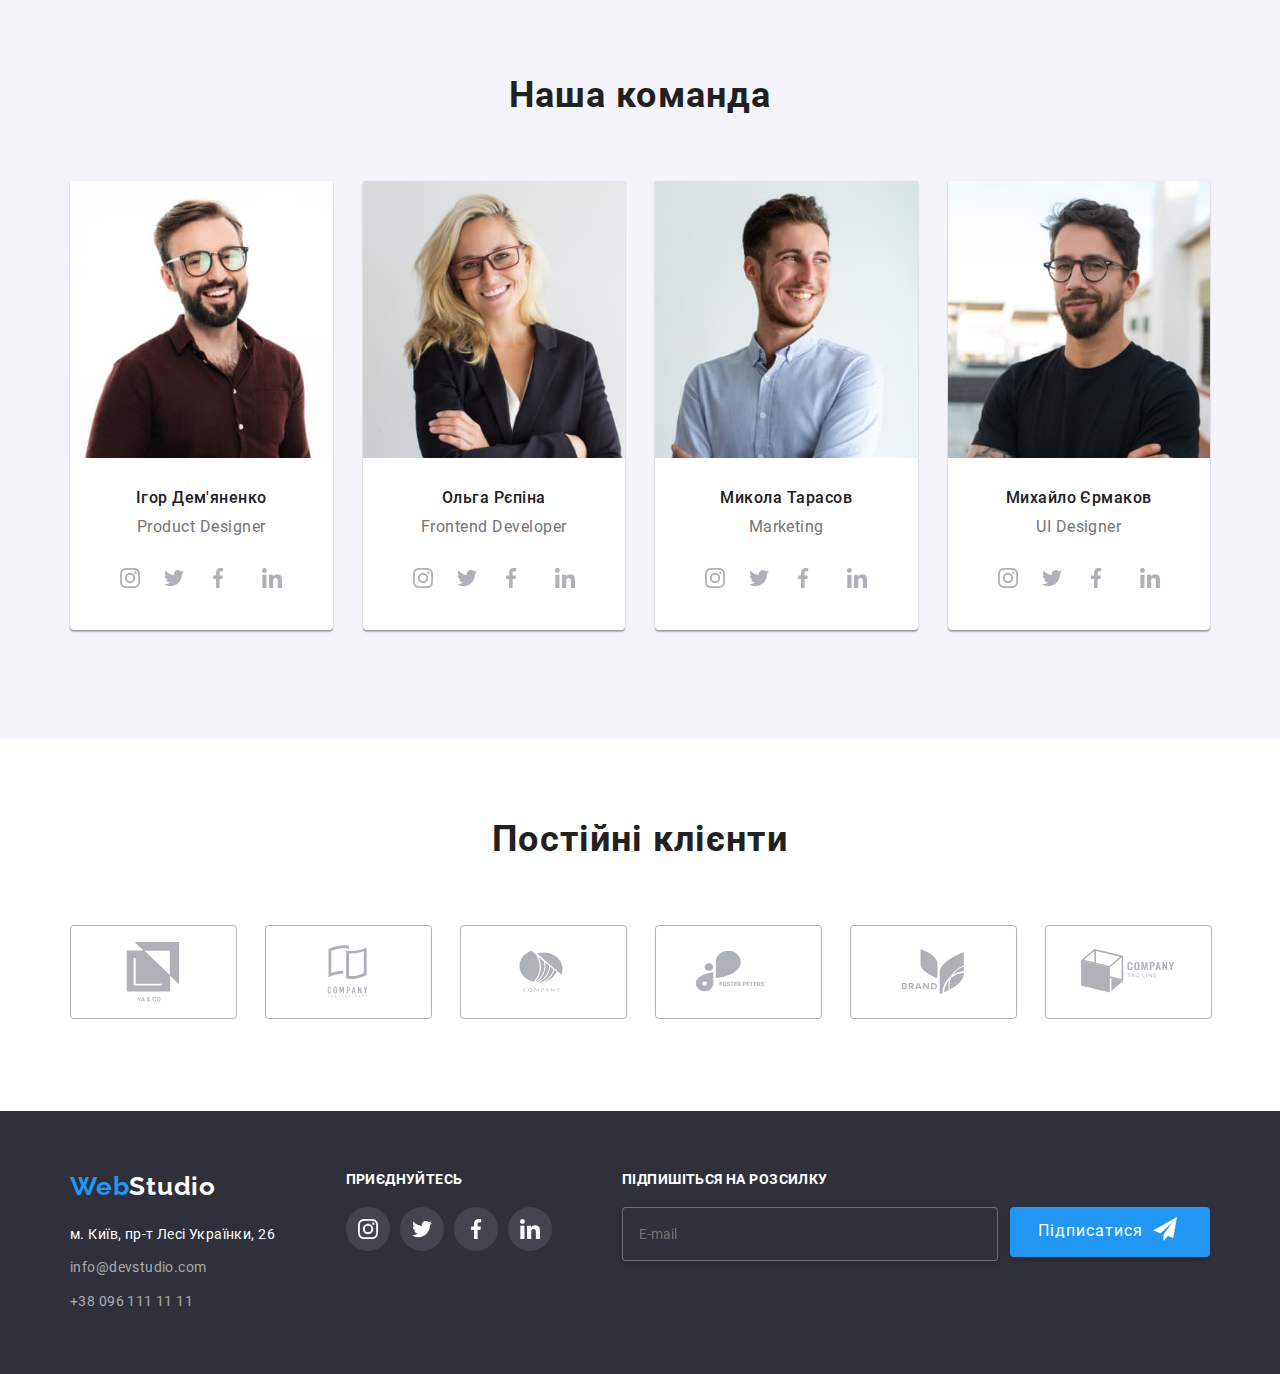
==== commit bca2c20c: "27,02" ====
--- a/index.html
+++ b/index.html
@@ -634,9 +634,7 @@
     </footer> 
    
     <div class="backdrop is-hidden" data-modal>
-      
-
-         
+       
           
           <form class="modal">
 
@@ -701,11 +699,7 @@
           </svg>
         </button>
           </form>
-            
-              
-  
-          
-      
+        
      </div>
 
     <script src="./js/modal.js"></script>
--- a/css/main.min.css
+++ b/css/main.min.css
@@ -533,9 +533,6 @@
 .advantages__titel {
   max-width: 270px;
   margin-bottom: 10px;
-  text-align: center;
-  margin-left: auto;
-  margin-right: auto;
   font-family: var(--primary-font);
   font-style: normal;
   font-weight: 700px;
@@ -549,6 +546,8 @@
   .advantages__titel {
     width: 450px;
     text-align: center;
+    margin-left: auto;
+    margin-right: auto;
   }
 }
 
@@ -1186,7 +1185,7 @@
 }
 
 .mobail-menu {
-  position: absolute;
+  position: fixed;
   top: 0;
   left: 0;
   width: 100%;
@@ -1195,13 +1194,13 @@
   opacity: 0;
   visibility: hidden;
   background-color: var(--primary-bg-color);
+  z-index: 10000;
   -webkit-transition: opacity 250ms linear, visibility 250ms linear;
   transition: opacity 250ms linear, visibility 250ms linear;
 }
 .mobail-menu.is-open {
   opacity: 1;
   visibility: visible;
-  max-width: 480px;
   pointer-events: auto;
 }
 @media screen and (min-width: 768px) {
@@ -1343,6 +1342,7 @@
   margin-left: auto;
   margin-right: auto;
   padding: 0;
+  border-bottom: 1px solid #ECECEC;
 }
 
 @media screen and (max-width: 767px) {
@@ -1666,6 +1666,10 @@
   }
 }
 
+.skils {
+  padding-top: 0;
+  padding-bottom: 94px;
+}
 @media screen and (max-width: 1200px) {
   .skils {
     display: none;
@@ -1683,7 +1687,6 @@
   min-width: 73px;
   padding-left: 0;
   margin-top: 0;
-  margin-bottom: 50px;
   border-radius: 4px;
 }
 
@@ -1746,12 +1749,10 @@
 .skils__card--decstop::after {
   position: absolute;
   content: "Десктопні додатки";
-  font-family: var(--primary-font);
-  font-style: normal;
-  font-weight: 700px;
+  font-family: roboto;
+  font-weight: 700;
   font-size: 14px;
-  line-height: 19px;
-  letter-spacing: 0.03em;
+  line-height: 16px;
   text-align: center;
   color: var(--primary-bg-color);
   text-transform: uppercase;
@@ -1762,12 +1763,10 @@
 .skils__card--mobail::after {
   content: "Мобільні додатки";
   position: absolute;
-  font-family: var(--primary-font);
-  font-style: normal;
-  font-weight: 700px;
+  font-family: roboto;
+  font-weight: 700;
   font-size: 14px;
-  line-height: 19px;
-  letter-spacing: 0.03em;
+  line-height: 16px;
   text-align: center;
   color: var(--primary-bg-color);
   text-transform: uppercase;
@@ -1778,12 +1777,10 @@
 .skils__card--disain::after {
   content: "Дизайнерські рішення";
   position: absolute;
-  font-family: var(--primary-font);
-  font-style: normal;
-  font-weight: 700px;
+  font-family: roboto;
+  font-weight: 700;
   font-size: 14px;
-  line-height: 19px;
-  letter-spacing: 0.03em;
+  line-height: 16px;
   text-align: center;
   color: var(--primary-bg-color);
   text-transform: uppercase;
@@ -1802,7 +1799,6 @@
 }
 @media screen and (min-width: 1200px) {
   .team {
-    max-width: 1200px;
     margin-left: auto;
     margin-right: auto;
   }
@@ -1983,6 +1979,10 @@
   }
 }
 
+.footer__item:not(:last-child) {
+  margin-bottom: 9px;
+}
+
 .footer__list {
   display: -webkit-box;
   display: -ms-flexbox;
@@ -1999,6 +1999,7 @@
 @media screen and (min-width: 1200px) {
   .footer__list {
     display: block;
+    margin-bottom: 0;
   }
 }
 
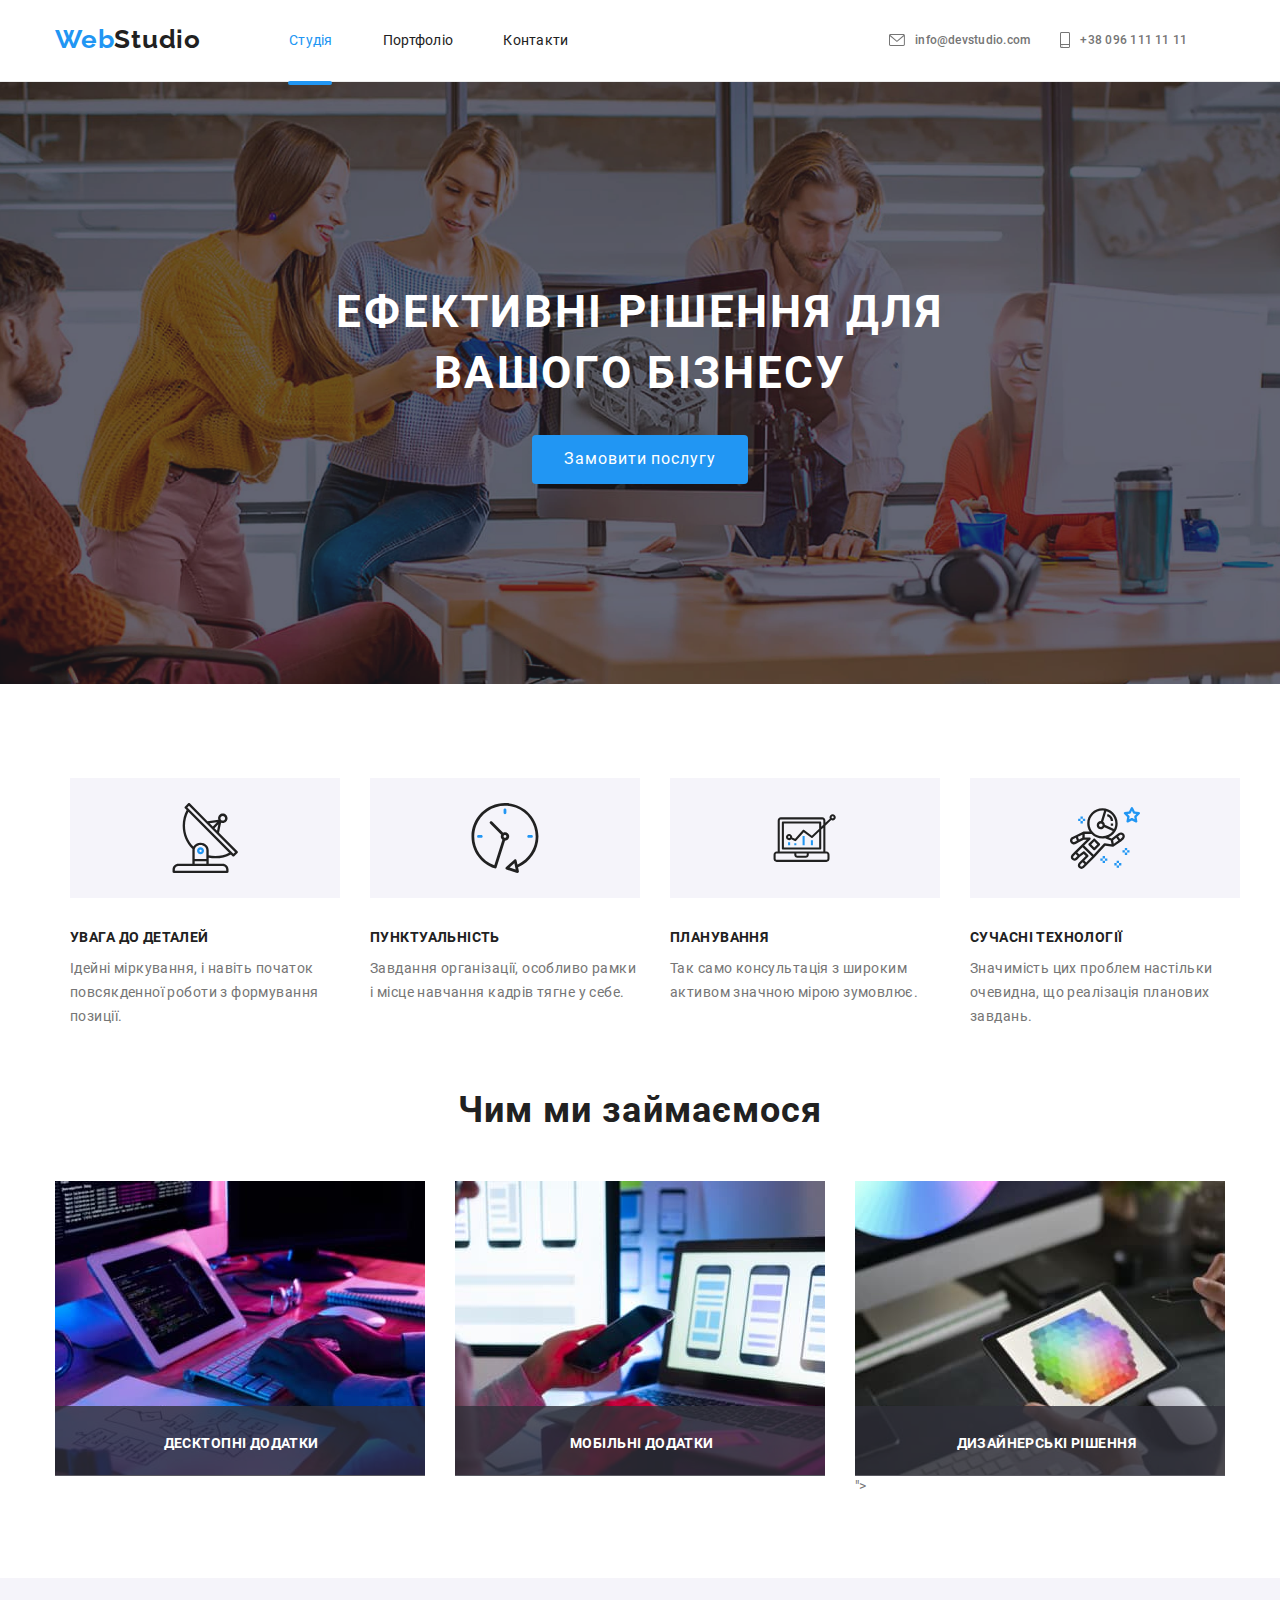
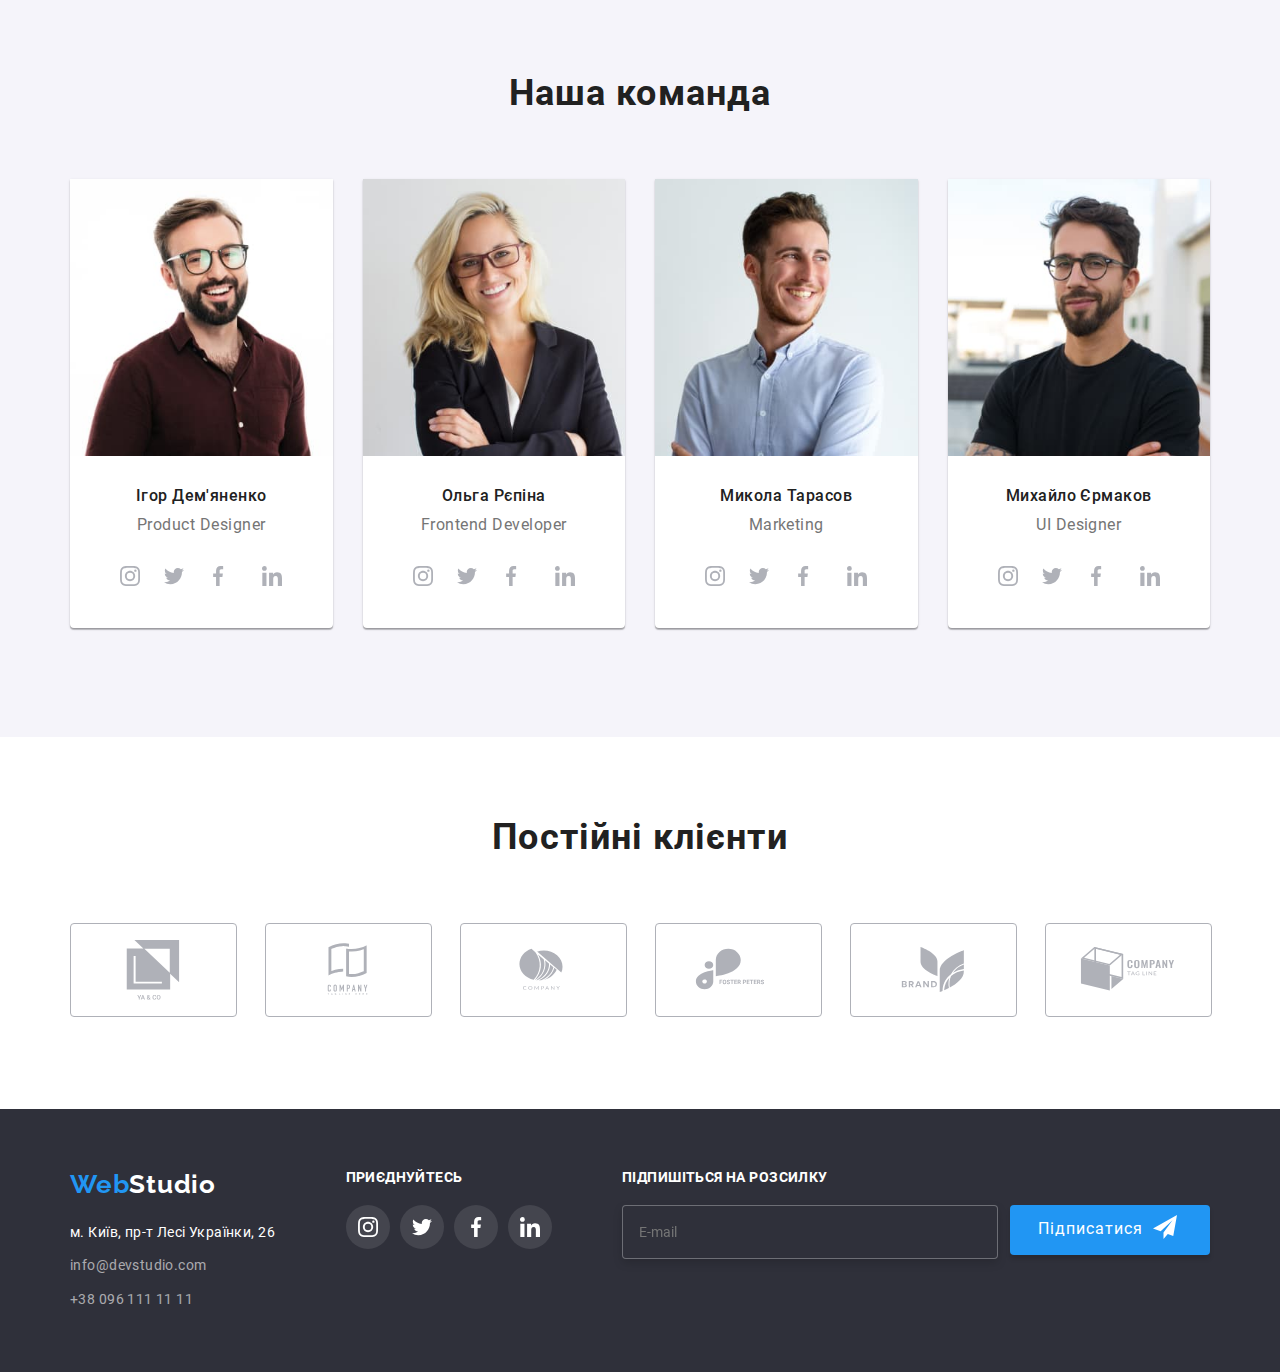
==== commit 20d10e56: "1.03" ====
--- a/index.html
+++ b/index.html
@@ -21,41 +21,57 @@
         
        
         <div class="mobail-menu" data-menu>
-          <div class="container mobail-menu__container">
+           <div class="container mobail-menu__container"> 
             <button class="mobail-menu__close-btn" data-menu-close>
               <svg class="mobail-menu__close" width="40" height="40">
                 <use href="./img/sprite.svg#icon-close_40px" ></use>
               </svg>
             </button>
             
-              <ul class="nav">
+              <ul class="nav-mobail">
                   <li class="nav__item"><a href="./index.html" class="nav__label nav__label--active">Студія </a></li>
                   <li class="nav__item"><a href="./portfolio.html" class="nav__label ">Портфоліо </a></li>
                   <li class="nav__item"><a href="" class="nav__label">Контакти </a></li>
                  
                </ul>
   
-               
-          <ul class="connection">
-          <li class="contact__item-phone"><a href="tel:+380961111111" class="phone"> <svg class="contact__phone-svg" >
-            <use  href="./img/sprite.svg#icon-smartphone">
-            </use>
-           </svg>+38 096 111 11 11
-         </a></li>
-            <li class="contact__item-mail">
-              <a href="mailto:info@devstudio.com" class="mail">
-                 <svg class="contact__mail-svg"><use  href="./img/sprite.svg#icon-envelope">
-                 </use></svg>info@devstudio.com 
-              </a>
-            </li>
-             </ul>
-  
-             <ul class="header-social__list">
-               <li class="header-social__item">Instagram</li>
-               <li class="header-social__item">Twitter</li>
-               <li class="header-social__item">Facebook</li>
-               <li class="header-social__item">LinkedIn</li>
-              </ul>
+             <div class="mobail-con">
+              <ul class="connection">
+                <li class="contact__item-phone"><a href="tel:+380961111111" class="phone"> <svg class="contact__phone-svg" >
+                  <use  href="./img/sprite.svg#icon-smartphone">
+                  </use>
+                 </svg>+38 096 111 11 11
+               </a></li>
+                  <li class="contact__item-mail">
+                    <a href="mailto:info@devstudio.com" class="mail">
+                       <svg class="contact__mail-svg"><use  href="./img/sprite.svg#icon-envelope">
+                       </use></svg>info@devstudio.com 
+                    </a>
+                  </li>
+                   </ul>
+        
+                   <ul class="header-social__list-320">
+                     <li class="header-social__item">Instag
+                      ram</li>
+                     <li class="header-social__item">Twit
+                      ter</li>
+                     <li class="header-social__item">Faceb
+                      ook</li>
+                     <li class="header-social__item">Linke
+                      dIn</li>
+                    </ul>
+                    <ul class="header-social__list">
+                      <li class="header-social__item">Instagram</li>
+                      <li class="header-social__item">Twitter</li>
+                      <li class="header-social__item">Facebook</li>
+                      <li class="header-social__item">LinkedIn</li>
+                     </ul>
+             </div>
+             
+             
+              
+              
+          
           </div>
           
 
--- a/css/main.min.css
+++ b/css/main.min.css
@@ -1169,6 +1169,8 @@
   padding: 0;
   border: none;
   background-color: transparent;
+  -webkit-transition-property: fill;
+  transition-property: fill;
 }
 .button-menu__open:hover svg, .button-menu__open:focus svg {
   color: var(--active-link-color);
@@ -1190,11 +1192,12 @@
   left: 0;
   width: 100%;
   height: 100vh;
-  overflow: auto;
   opacity: 0;
   visibility: hidden;
   background-color: var(--primary-bg-color);
   z-index: 10000;
+  overflow-y: hidden;
+  overflow-x: hidden;
   -webkit-transition: opacity 250ms linear, visibility 250ms linear;
   transition: opacity 250ms linear, visibility 250ms linear;
 }
@@ -1207,6 +1210,20 @@
   .mobail-menu {
     display: none;
   }
+}
+
+.mobail-con {
+  display: -webkit-box;
+  display: -ms-flexbox;
+  display: flex;
+  -webkit-box-orient: vertical;
+  -webkit-box-direction: normal;
+      -ms-flex-direction: column;
+          flex-direction: column;
+  -ms-flex-pack: distribute;
+      justify-content: space-around;
+  position: fixed;
+  bottom: 40px;
 }
 
 .mobail-menu__close-btn {
@@ -1217,6 +1234,8 @@
   border: none;
   padding: 0;
   line-height: 0;
+  -webkit-transition-property: fill;
+  transition-property: fill;
 }
 .mobail-menu__close-btn:hover svg, .mobail-menu__close-btn:focus svg {
   color: var(--active-link-color);
@@ -1224,10 +1243,16 @@
 }
 
 .header-social__list {
-  display: -webkit-box;
-  display: -ms-flexbox;
-  display: flex;
   max-width: 296px;
+  margin-right: 0;
+  display: none;
+}
+@media screen and (min-width: 480px) {
+  .header-social__list {
+    display: -webkit-box;
+    display: -ms-flexbox;
+    display: flex;
+  }
 }
 
 .header-social__item {
@@ -1244,6 +1269,21 @@
   margin-right: 20px;
 }
 
+.line {
+  fill: black;
+}
+
+.header-social__list-320 {
+  display: -webkit-box;
+  display: -ms-flexbox;
+  display: flex;
+}
+@media screen and (min-width: 480px) {
+  .header-social__list-320 {
+    display: none;
+  }
+}
+
 .container {
   padding-left: 15px;
   padding-right: 15px;
@@ -1284,9 +1324,17 @@
 
 .mobail-menu__container {
   position: relative;
-  padding-top: 48px;
-  padding-bottom: 48px;
+  display: -webkit-box;
+  display: -ms-flexbox;
+  display: flex;
+  -webkit-box-orient: vertical;
+  -webkit-box-direction: normal;
+      -ms-flex-direction: column;
+          flex-direction: column;
+  -ms-flex-pack: distribute;
+      justify-content: space-around;
   padding-left: 40px;
+  height: 100vh;
 }
 @media screen and (min-width: 768px) {
   .mobail-menu__container {
@@ -1300,7 +1348,6 @@
   background-size: cover;
   background-repeat: no-repeat;
   background-color: var(--bg-color);
-  padding: 200px 0;
   background-position: 50% 50%;
   margin-left: auto;
   margin-right: auto;
@@ -1328,6 +1375,11 @@
 @media screen and (min-width: 768px) and (min-device-pixel-ratio: 2), screen and (min-width: 768px) and (-webkit-min-device-pixel-ratio: 2), screen and (min-width: 768px) and (min-resolution: 192dpi), screen and (min-width: 768px) and (min-resolution: 2dppx) {
   .hero {
     background-image: url(../img/Img\ Overlay.png), url(../img/hero/hero1200@2x.jpg);
+  }
+}
+@media screen and (min-width: 1200px) {
+  .hero {
+    padding: 200px 0;
   }
 }
 
@@ -1345,11 +1397,6 @@
   border-bottom: 1px solid #ECECEC;
 }
 
-@media screen and (max-width: 767px) {
-  .nav {
-    margin-bottom: 302px;
-  }
-}
 @media screen and (min-width: 768px) {
   .nav {
     width: 288px;
@@ -1368,6 +1415,11 @@
   }
 }
 
+.nav-mobail {
+  position: fixed;
+  top: 40px;
+}
+
 .nav__label {
   display: -webkit-box;
   display: -ms-flexbox;
@@ -1375,15 +1427,7 @@
   -webkit-box-align: center;
       -ms-flex-align: center;
           align-items: center;
-  padding-top: 32px;
-  padding-bottom: 32px;
   color: var(--accent-color);
-  font-family: var(--primary-font);
-  font-style: normal;
-  font-weight: 500px;
-  font-size: 16px;
-  line-height: 19px;
-  letter-spacing: 0.03em;
   line-height: 1.2;
   letter-spacing: 0.02em;
   text-decoration: none;
@@ -1396,7 +1440,17 @@
 .nav__label:hover, .nav__label:focus {
   color: var(--active-link-color);
 }
-@media screen and (max-width: 767px) {
+@media screen and (max-width: 479px) {
+  .nav__label {
+    font-family: var(--primary-font);
+    font-style: normal;
+    font-weight: 500px;
+    font-size: 35px;
+    line-height: 19px;
+    letter-spacing: 0.03em;
+  }
+}
+@media screen and (min-width: 480px) and (max-width: 767px) {
   .nav__label {
     font-family: var(--primary-font);
     font-style: normal;
@@ -1406,6 +1460,12 @@
     letter-spacing: 0.03em;
     line-height: 46.88px;
     letter-spacing: 2%;
+  }
+}
+@media screen and (min-width: 768px) {
+  .nav__label {
+    padding-top: 32px;
+    padding-bottom: 32px;
   }
 }
 
@@ -1432,10 +1492,16 @@
   }
 }
 
-.nav__item:not(:last-child) {
-  margin-right: 50px;
-}
-
+@media screen and (max-width: 767px) {
+  .nav__item:not(:last-child) {
+    margin-bottom: 35px;
+  }
+}
+@media screen and (min-width: 768px) {
+  .nav__item:not(:last-child) {
+    margin-right: 50px;
+  }
+}
 .connection {
   display: block;
 }
@@ -1552,12 +1618,21 @@
     font-family: "Roboto";
     font-style: normal;
     font-weight: 500;
-    font-size: 34px;
     line-height: 40px;
     /* identical to box height */
     letter-spacing: 0.02em;
     color: #2196F3;
     margin-bottom: 32px;
+  }
+}
+@media screen and (max-width: 479px) {
+  .phone {
+    font-size: 30px;
+  }
+}
+@media screen and (min-width: 480px) {
+  .phone {
+    font-size: 35px;
   }
 }
 
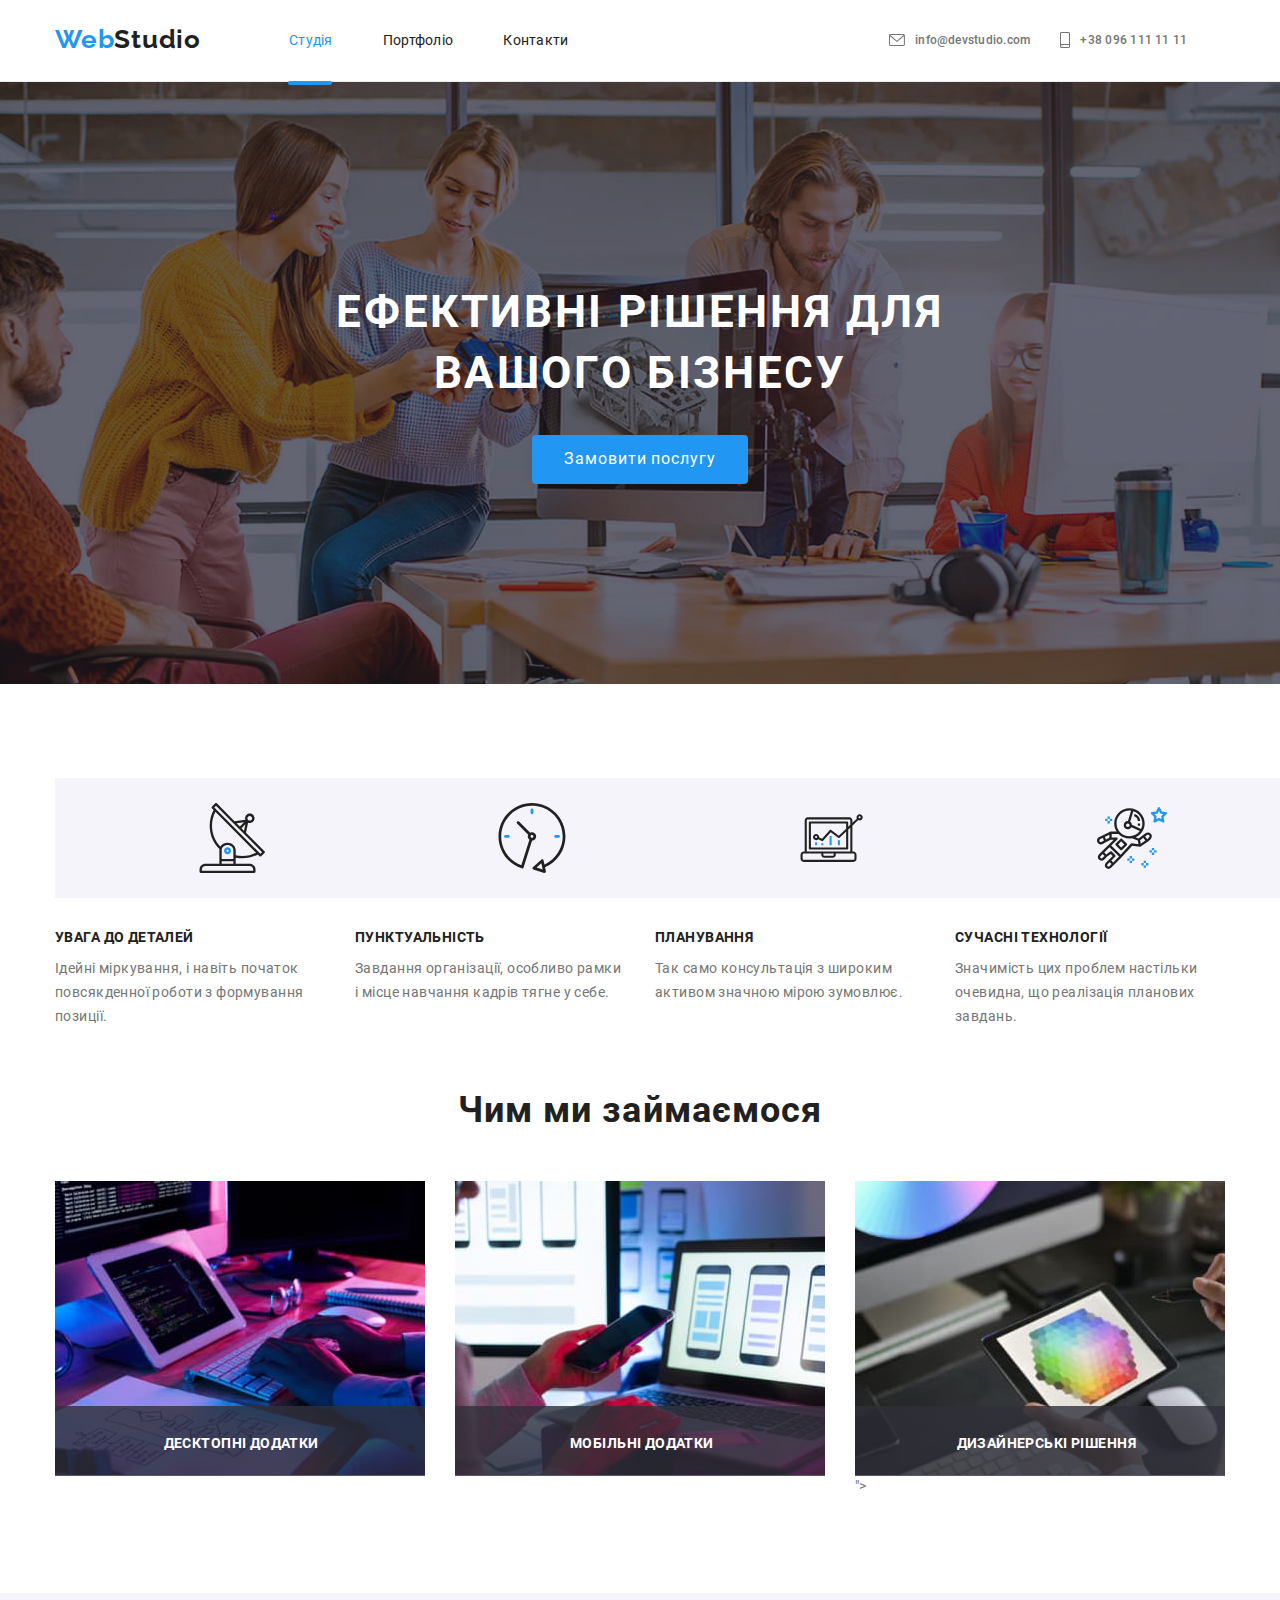
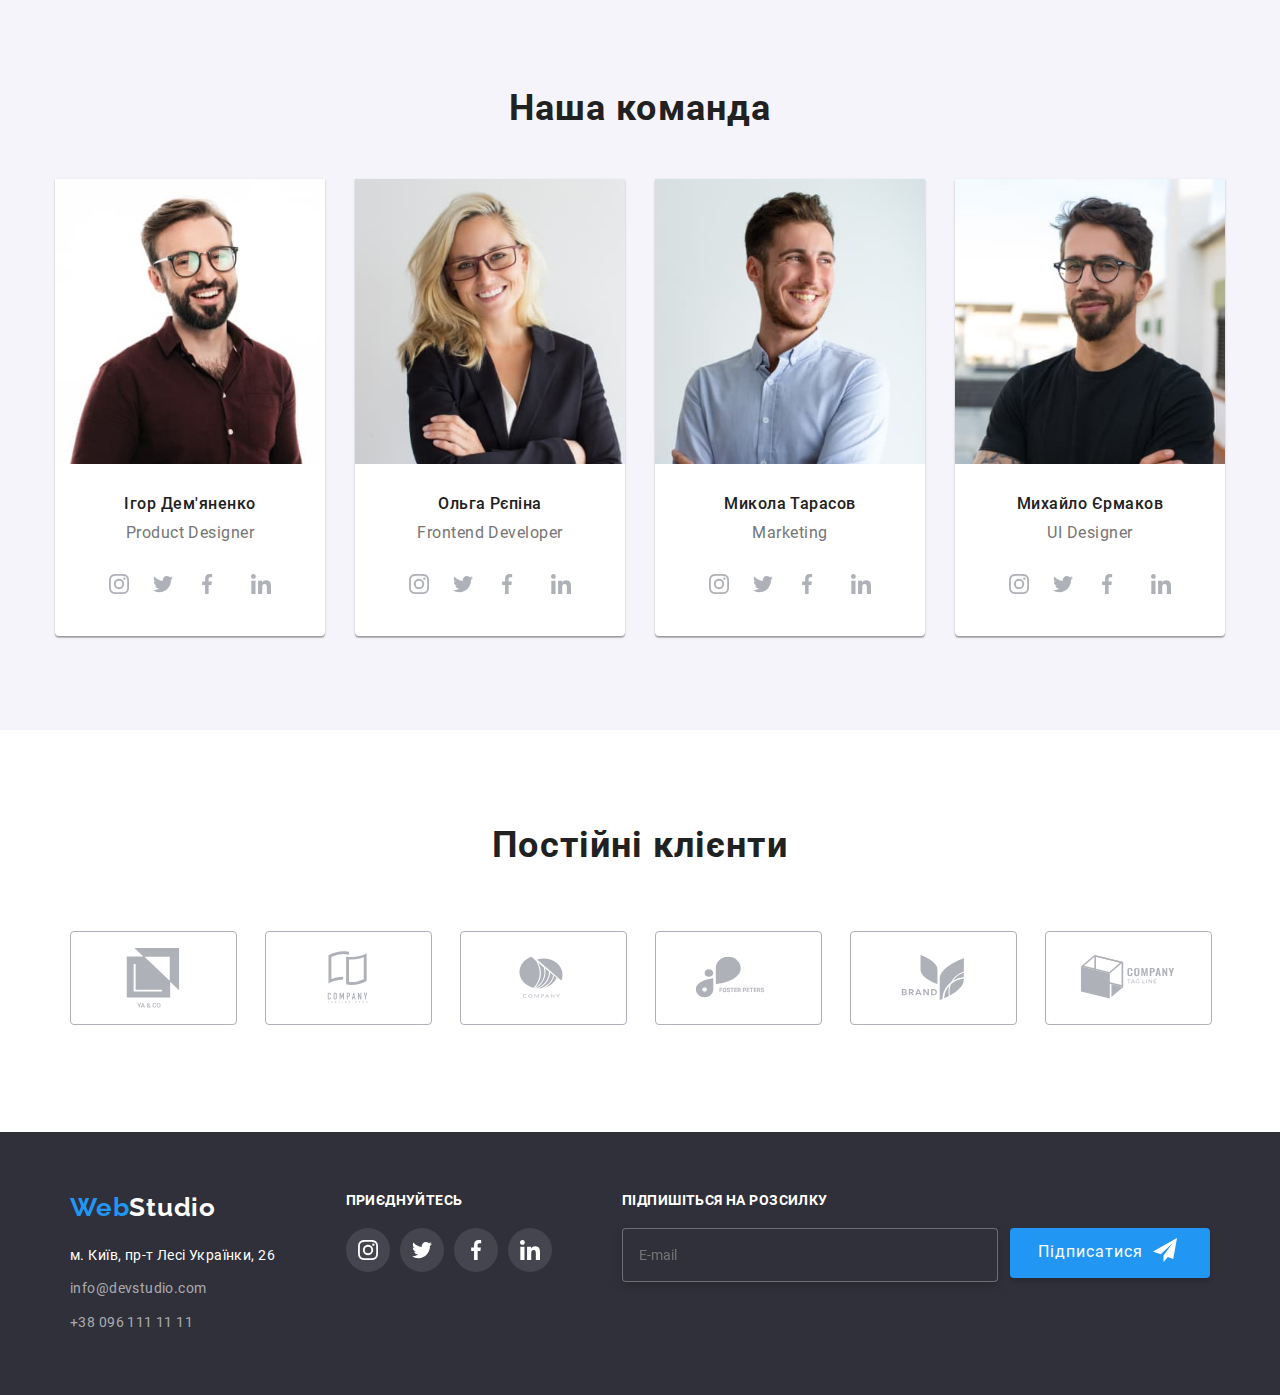
==== commit 253b86ba: "scroll free" ====
--- a/index.html
+++ b/index.html
@@ -69,9 +69,6 @@
              </div>
              
              
-              
-              
-          
           </div>
           
 
@@ -259,7 +256,7 @@
                                      ./img/team/igor450@2x.jpg 900w"
                         src="./img/team/igor270.jpg"
                         alt="Ігор Дем'яненко"
-                        sizes="(min-width:1200px) 25vw, (min-width:768px) 50vw, (min-width:480px) 100vw" >
+                        sizes="(min-width:1200px) 25vw, (min-width:768px) 354px 50vw, (min-width:480px) 100vw" >
                         <div class="team__card">
                          
                             <h3 class="team__titel team__titel--name">Ігор Дем'яненко</h3>
--- a/css/main.min.css
+++ b/css/main.min.css
@@ -1223,7 +1223,11 @@
   -ms-flex-pack: distribute;
       justify-content: space-around;
   position: fixed;
-  bottom: 40px;
+  bottom: 60px;
+}
+
+.line {
+  width: 22px;
 }
 
 .mobail-menu__close-btn {
@@ -1243,7 +1247,7 @@
 }
 
 .header-social__list {
-  max-width: 296px;
+  width: 256px;
   margin-right: 0;
   display: none;
 }
@@ -1265,15 +1269,17 @@
   color: #2196F3;
 }
 
-.header-social__item:not(:last-child) {
-  margin-right: 20px;
-}
-
+@media screen and (min-width: 480px) {
+  .header-social__item:not(:last-child) {
+    margin-right: 20px;
+  }
+}
 .line {
   fill: black;
 }
 
 .header-social__list-320 {
+  width: 256px;
   display: -webkit-box;
   display: -ms-flexbox;
   display: flex;
@@ -1654,13 +1660,13 @@
   padding-top: 94px;
   padding-bottom: 0;
   padding-bottom: 60px;
+}
+
+.advantages__list {
+  display: -webkit-box;
+  display: -ms-flexbox;
+  display: flex;
   margin: -15px;
-}
-
-.advantages__list {
-  display: -webkit-box;
-  display: -ms-flexbox;
-  display: flex;
   display: flex;
   -ms-flex-wrap: wrap;
       flex-wrap: wrap;
@@ -1673,11 +1679,22 @@
 }
 
 .advantages__item {
+  margin: 15px;
   max-width: 450px;
-  margin: 15px;
-}
-@media screen and (min-width: 768px) {
+}
+@media screen and (max-width: 767px) {
+  .advantages__item:not(:last-child) {
+    margin-bottom: 30px;
+  }
+}
+@media screen and (min-width: 480px) {
   .advantages__item {
+    width: 450px;
+  }
+}
+@media screen and (min-width: 768px) {
+  .advantages__item {
+    width: 354px;
     -ms-flex-preferred-size: calc((100% - 60px) / 2);
         flex-basis: calc((100% - 60px) / 2);
   }
@@ -1705,6 +1722,11 @@
   height: 120px;
   background-color: var(--button-bg-color);
   margin-bottom: 30px;
+}
+@media screen and (min-width: 768px) {
+  .advantages__icon {
+    width: 354px;
+  }
 }
 
 .advantages__icon-svg {
@@ -1870,7 +1892,6 @@
       -ms-flex-pack: center;
           justify-content: center;
   background-color: var(--button-bg-color);
-  margin: -15px;
 }
 @media screen and (min-width: 1200px) {
   .team {
@@ -1885,6 +1906,7 @@
   display: flex;
   -ms-flex-wrap: wrap;
       flex-wrap: wrap;
+  margin: -15px;
 }
 @media screen and (min-width: 1200px) {
   .team__list {
@@ -1906,6 +1928,7 @@
   .team__item {
     -ms-flex-preferred-size: calc((100% - 60px) / 2);
         flex-basis: calc((100% - 60px) / 2);
+    width: 339px;
   }
 }
 @media screen and (min-width: 1200px) {
@@ -1932,10 +1955,10 @@
 
 .client {
   padding-bottom: 94px;
+}
+
+.client__list {
   margin: -15px;
-}
-
-.client__list {
   margin-right: auto;
   margin-left: auto;
   display: -webkit-box;
@@ -1946,6 +1969,13 @@
   padding-left: 0;
   -ms-flex-wrap: wrap;
       flex-wrap: wrap;
+}
+@media screen and (max-width: 479px) {
+  .client__list {
+    -webkit-box-pack: center;
+        -ms-flex-pack: center;
+            justify-content: center;
+  }
 }
 @media screen and (min-width: 1200px) {
   .client__list {
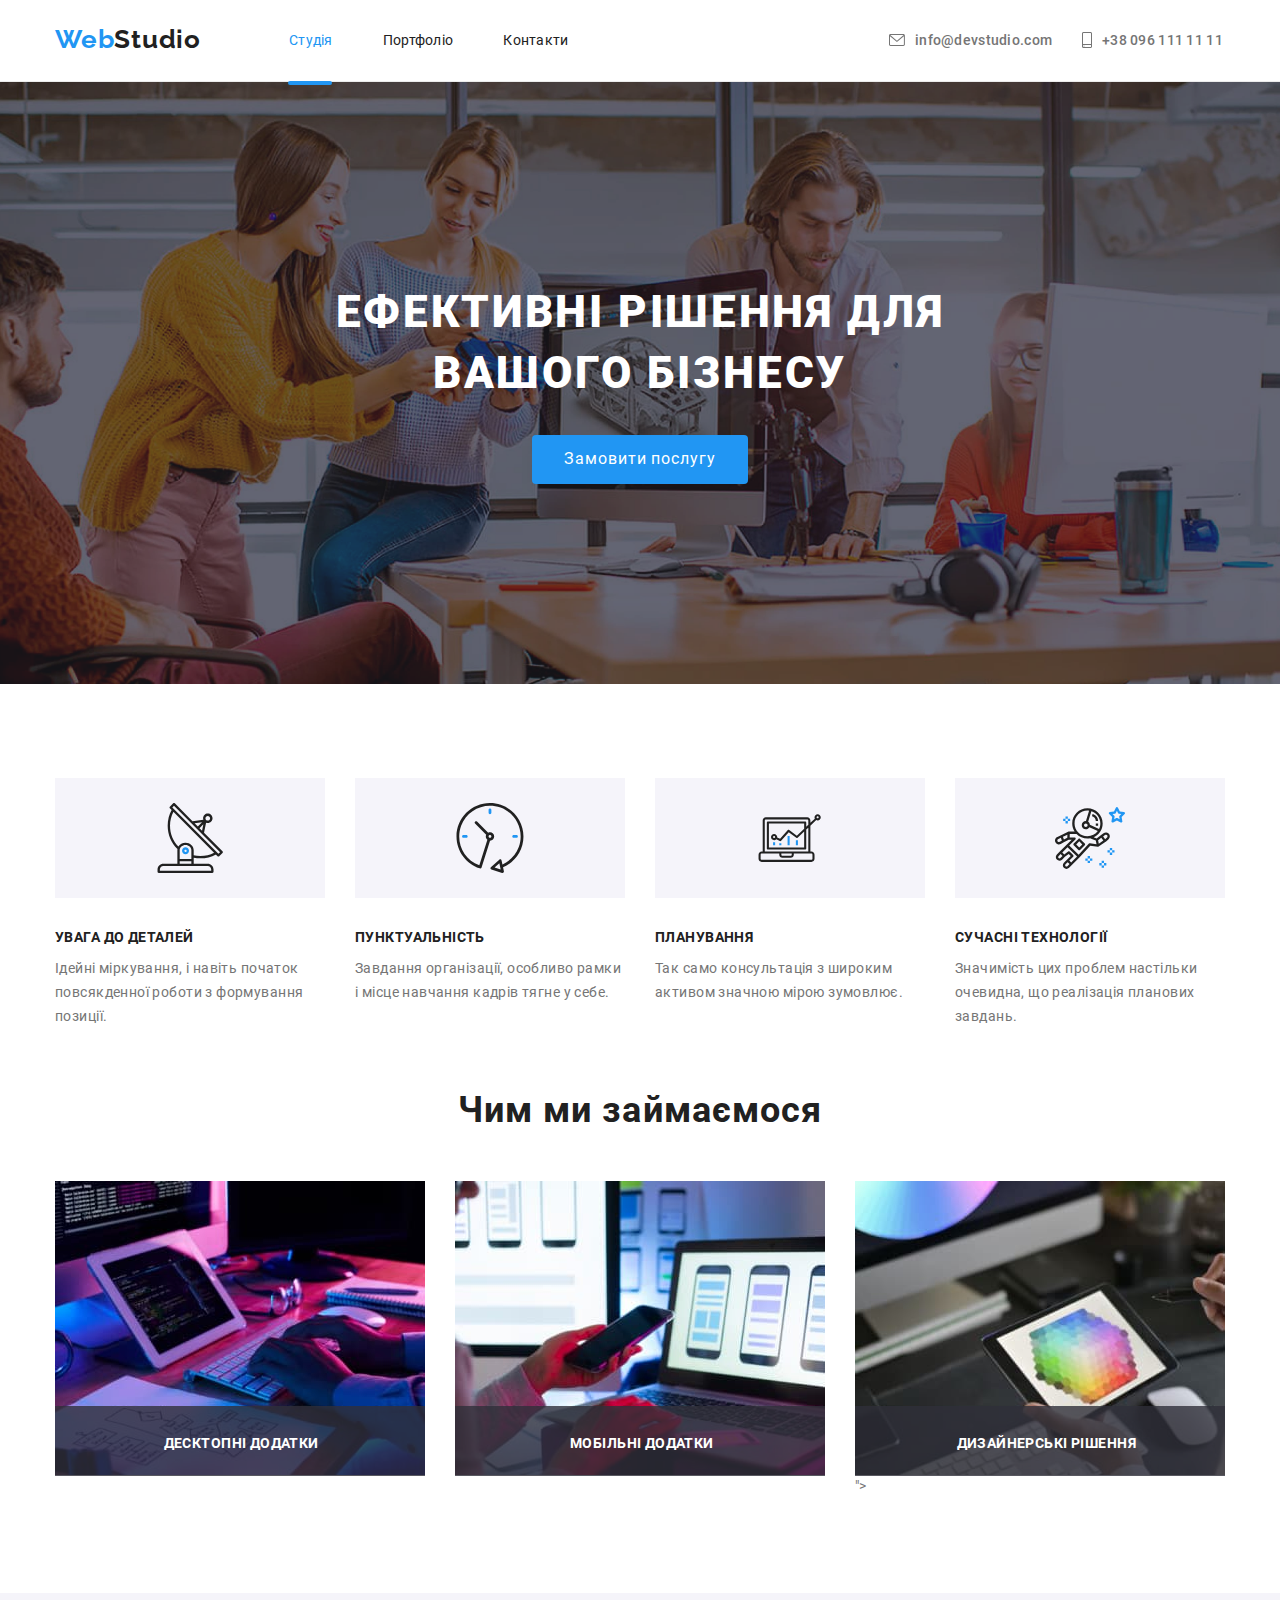
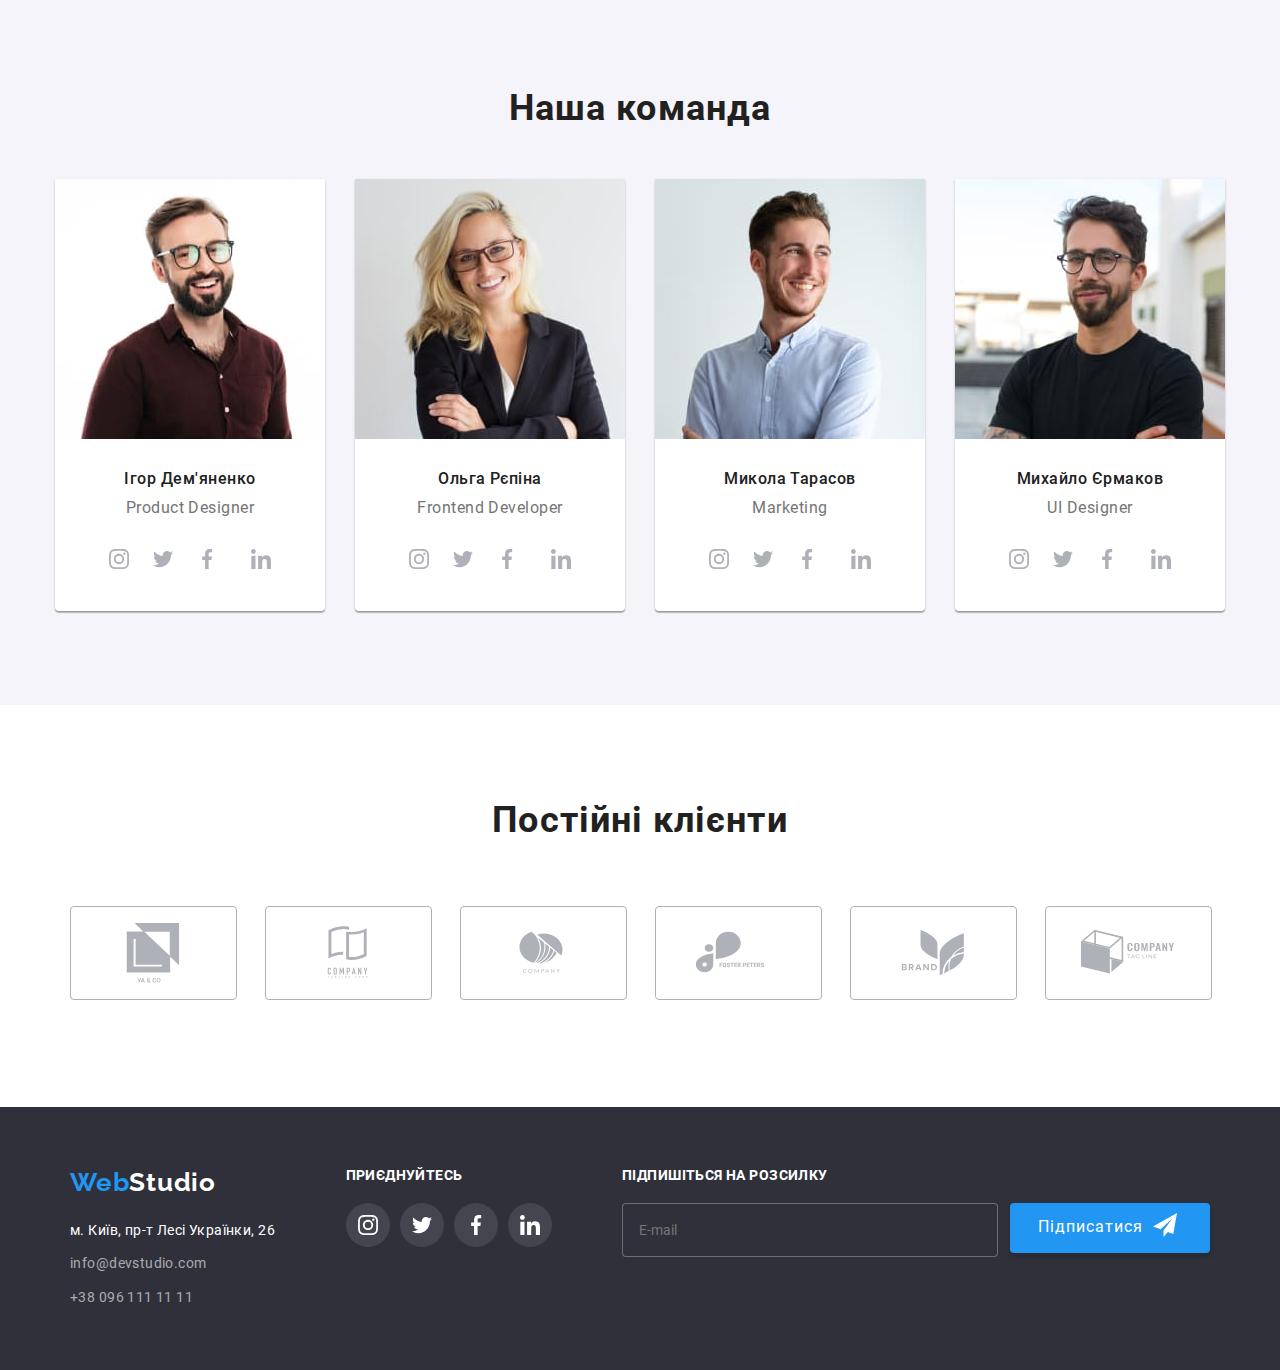
==== commit eb0b0740: "02.03" ====
--- a/index.html
+++ b/index.html
@@ -53,18 +53,18 @@
                    <ul class="header-social__list-320">
                      <li class="header-social__item">Instag
                       ram</li>
-                     <li class="header-social__item">Twit
+                     <li class="header-social__item"><span class="line">|</span> Twit
                       ter</li>
-                     <li class="header-social__item">Faceb
+                     <li class="header-social__item"><span class="line">|</span> Faceb
                       ook</li>
-                     <li class="header-social__item">Linke
+                     <li class="header-social__item"><span class="line">|</span> Linke
                       dIn</li>
                     </ul>
                     <ul class="header-social__list">
                       <li class="header-social__item">Instagram</li>
-                      <li class="header-social__item">Twitter</li>
-                      <li class="header-social__item">Facebook</li>
-                      <li class="header-social__item">LinkedIn</li>
+                      <li class="header-social__item"><span class="line">|</span> Twitter</li>
+                      <li class="header-social__item"><span class="line">|</span> Facebook</li>
+                      <li class="header-social__item"><span class="line">|</span> LinkedIn</li>
                      </ul>
              </div>
              
@@ -126,11 +126,7 @@
                
             </div> 
                 
-           
-            
-           
         </section> 
-       
        
             
             <section class="advantages">
@@ -138,10 +134,6 @@
                     
                  <h2 class="visually-hidden">Переваги роботи з нами</h2>
                   <ul class="advantages__list">
-
-                   
-
-
                     <li class="advantages__item" >
                       <span class="advantages__icon">
                         <svg class="advantages__icon-svg" ><use  href="./img/sprite.svg#icon-Group">
@@ -239,8 +231,7 @@
       
               </div>
           </section>
-                
-                
+                  
             
           <section class="team">
             
@@ -248,15 +239,16 @@
                 <h3 class="team__titel">Наша команда</h3>
                 <ul class="team__list">
                     <li class="team__item">
-                        <img srcset="./img/team/igor270.jpg 270w,
-                                     ./img/team/igor270@2x.jpg 540w,
-                                     ./img/team/igor354.jpg 354w,
-                                     ./img/team/igor354@2x.jpg 708w,
-                                     ./img/team/igor450.jpg 450w,
-                                     ./img/team/igor450@2x.jpg 900w"
+                      
+                        <img srcset="./img/team/igor270.jpg  270w,
+                                     ./img/team/igor270@2x.jpg  540w,
+                                     ./img/team/igor354.jpg  354w,
+                                     ./img/team/igor354@2x.jpg  708w,
+                                     ./img/team/igor450.jpg  450w,
+                                     ./img/team/igor450@2x.jpg  900w"
                         src="./img/team/igor270.jpg"
                         alt="Ігор Дем'яненко"
-                        sizes="(min-width:1200px) 25vw, (min-width:768px) 354px 50vw, (min-width:480px) 100vw" >
+                        sizes="(min-width:1200px) 270px, (min-width:768px) 354px, (min-width:480px) 450px, (min-width:320px) 270px" >
                         <div class="team__card">
                          
                             <h3 class="team__titel team__titel--name">Ігор Дем'яненко</h3>
@@ -318,7 +310,7 @@
                       ./img/team/olga450.jpg 450w,
                       ./img/team/olga450@2x.jpg 900w"
          src="./img/team/olga270.jpg" alt="Ольга Рєпіна"
-         sizes="(min-width:1200px) 25vw, (min-width:768px) 50vw, (min-width:480px) 100vw" >
+         sizes="(min-width:1200px) 270px, (min-width:768px) 354px, (min-width:480px) 450px, (min-width:320px) 270px" >
                         <div class="team__card">
                             <h3 class="team__titel team__titel--name">Ольга Рєпіна</h3>
                             <p class="team__text">Frontend Developer</p>
@@ -379,7 +371,7 @@
                       ./img/team/mikola450.jpg 450w,
                       ./img/team/mikola450@2x.jpg 900w"
                        src="./img/team/mikola270.jpg" alt="Микола Тарасов"
-                       sizes="(min-width:1200px) 25vw, (min-width:768px) 50vw, (min-width:480px) 100vw" >
+                       sizes="(min-width:1200px) 270px, (min-width:768px) 354px, (min-width:480px) 450px, (min-width:320px) 270px" >
                         <div class="team__card">
                             <h3 class="team__titel team__titel--name">Микола Тарасов</h3>
                             <p class="team__text">Marketing</p>
@@ -441,7 +433,7 @@
                         ./img/team/mihail450.jpg 450w,
                         ./img/team/mihail450@2x.jpg 900w"
                          src="./img/team/mihail270.jpg" alt="Михайло Єрмаков"
-                         sizes="(min-width:1200px) 25vw, (min-width:768px) 50vw, (min-width:480px) 100vw" >
+                         sizes="(min-width:1200px) 270px, (min-width:768px) 354px, (min-width:480px) 450px, (min-width:320px) 270px" >
                         <div class="team__card">
                             <h3 class="team__titel team__titel--name">Михайло Єрмаков</h3>
                             <p class="team__text">UI Designer</p>
--- a/css/main.min.css
+++ b/css/main.min.css
@@ -595,12 +595,11 @@
 }
 
 .hero__title {
-  font-family: var(--primary-font);
-  font-style: normal;
-  font-weight: 900px;
-  font-size: 26px;
-  line-height: 19px;
-  letter-spacing: 0.03em;
+  font-family: "Roboto";
+  font-style: normal;
+  font-weight: 900;
+  font-size: 20px;
+  line-height: 42px;
   text-align: center;
   max-width: 696px;
   color: var(--primary-bg-color);
@@ -612,6 +611,11 @@
   margin-bottom: 30px;
   margin-left: auto;
   margin-right: auto;
+}
+@media screen and (min-width: 404px) {
+  .hero__title {
+    font-size: 26px;
+  }
 }
 @media screen and (min-width: 768px) {
   .hero__title {
@@ -963,6 +967,8 @@
   padding: 10px 32px;
   margin-left: auto;
   margin-right: auto;
+  -webkit-transition-property: color;
+  transition-property: color;
   min-width: 216px;
   border-radius: 4px;
 }
@@ -982,6 +988,8 @@
   border-radius: 4px;
   border: none;
   margin: 0;
+  -webkit-transition-property: color;
+  transition-property: color;
 }
 .footer__button:hover, .footer__button:focus {
   color: var(--accent-color);
@@ -1136,7 +1144,7 @@
   font-family: var(--primary-font);
   font-style: normal;
   font-weight: 400px;
-  font-size: 18px;
+  font-size: 16px;
   line-height: 19px;
   letter-spacing: 0.03em;
   line-height: 1.56;
@@ -1227,7 +1235,12 @@
 }
 
 .line {
-  width: 22px;
+  color: rgba(33, 33, 33, 0.2);
+  font-style: normal;
+  font-weight: 400;
+  font-size: 22px;
+  line-height: 15px;
+  margin-right: 7px;
 }
 
 .mobail-menu__close-btn {
@@ -1260,6 +1273,9 @@
 }
 
 .header-social__item {
+  display: -webkit-box;
+  display: -ms-flexbox;
+  display: flex;
   font-family: "Roboto";
   font-style: normal;
   font-weight: 500;
@@ -1274,10 +1290,6 @@
     margin-right: 20px;
   }
 }
-.line {
-  fill: black;
-}
-
 .header-social__list-320 {
   width: 256px;
   display: -webkit-box;
@@ -1584,8 +1596,10 @@
 }
 @media screen and (min-width: 1200px) {
   .contact {
+    font-size: 14px;
     padding-top: 32px;
     padding-bottom: 32px;
+    line-height: 16px;
   }
 }
 
@@ -1694,7 +1708,6 @@
 }
 @media screen and (min-width: 768px) {
   .advantages__item {
-    width: 354px;
     -ms-flex-preferred-size: calc((100% - 60px) / 2);
         flex-basis: calc((100% - 60px) / 2);
   }
@@ -1726,6 +1739,11 @@
 @media screen and (min-width: 768px) {
   .advantages__icon {
     width: 354px;
+  }
+}
+@media screen and (min-width: 1200px) {
+  .advantages__icon {
+    width: 270px;
   }
 }
 
@@ -1951,10 +1969,6 @@
   letter-spacing: 0.03em;
   color: var(--primary-text-color);
   text-align: center;
-}
-
-.client {
-  padding-bottom: 94px;
 }
 
 .client__list {
@@ -2198,8 +2212,6 @@
   height: 50px;
   margin-bottom: 20px;
   border: 1px solid rgba(255, 255, 255, 0.3);
-  -webkit-filter: drop-shadow(0px 4px 4px rgba(0, 0, 0, 0.15));
-          filter: drop-shadow(0px 4px 4px rgba(0, 0, 0, 0.15));
   border-radius: 4px;
   padding-left: 16px;
   padding-right: 0;
@@ -2384,6 +2396,7 @@
 }
 
 .work-list {
+  max-width: 346px;
   display: -webkit-box;
   display: -ms-flexbox;
   display: flex;
@@ -2392,17 +2405,23 @@
   margin-top: 0;
   margin-bottom: 50px;
   border-radius: 4px;
-  width: 346px;
-}
-@media screen and (min-width: 768px) {
+}
+@media screen and (min-width: 480px) {
   .work-list {
-    width: 585px;
+    min-width: 376px;
+  }
+}
+@media screen and (min-width: 768px) {
+  .work-list {
+    min-width: 585px;
     display: -webkit-box;
     display: -ms-flexbox;
     display: flex;
     -webkit-box-pack: center;
         -ms-flex-pack: center;
             justify-content: center;
+    -ms-flex-wrap: nowrap;
+        flex-wrap: nowrap;
     margin-left: auto;
     margin-right: auto;
   }
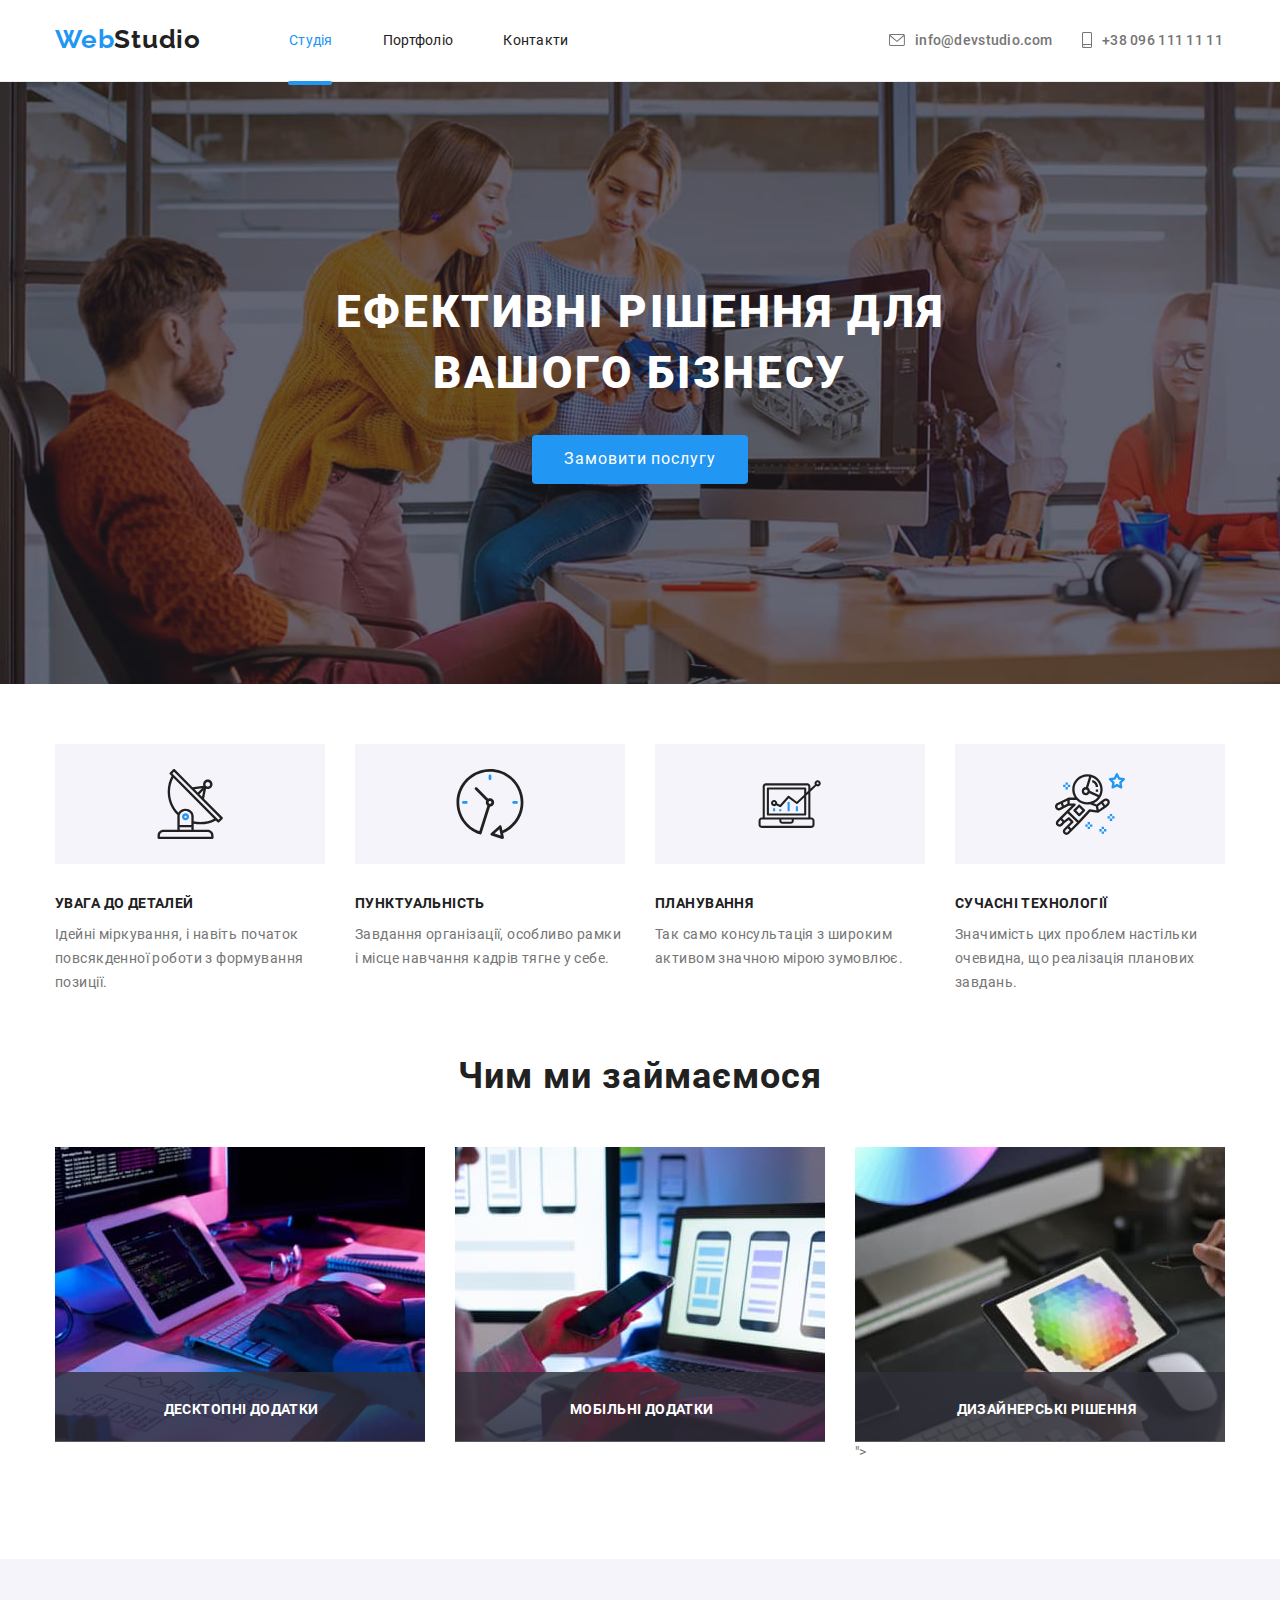
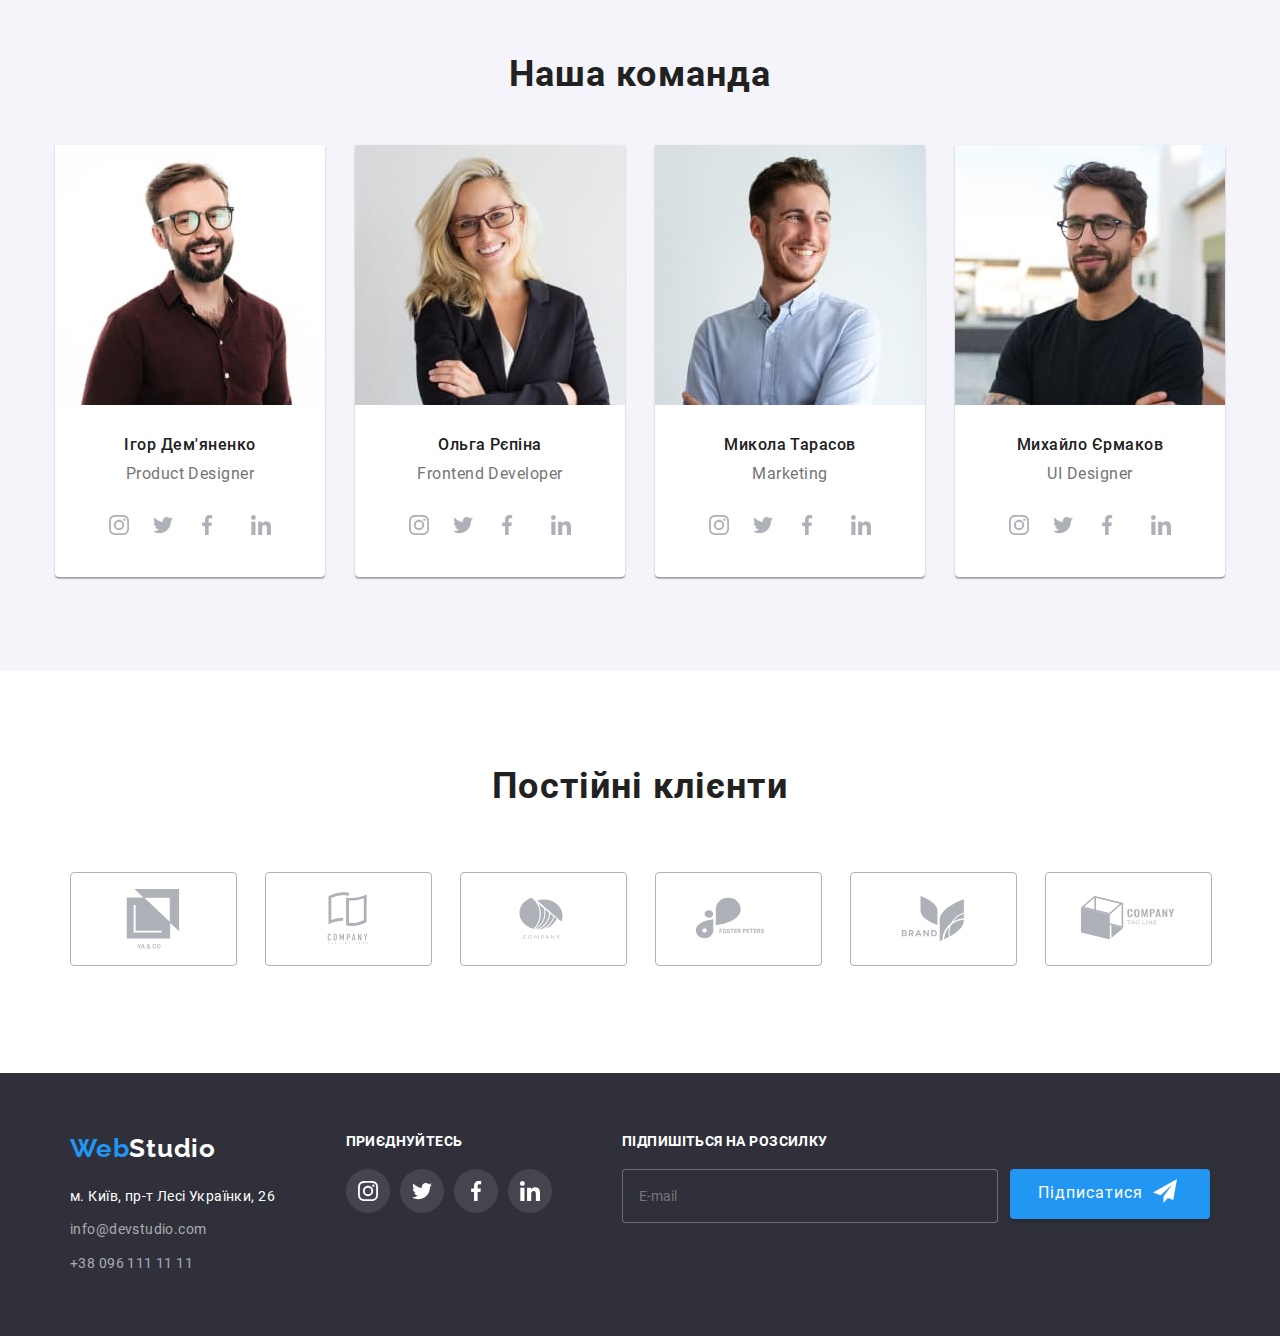
==== commit 51c47d6b: "09.03" ====
--- a/index.html
+++ b/index.html
@@ -115,14 +115,14 @@
    
        <main> 
          <section class="hero">
-            <div class="container"> 
-                <div class="hero__box" >
+            <div class="container hero__box"> 
+                
                   
                     <h1 class="hero__title">Ефективні рішення для вашого бізнесу</h1>
                      
                                  
                     <button  class="button-order" data-modal-open>Замовити послугу</button>
-                </div>
+               
                
             </div> 
                 
@@ -248,7 +248,7 @@
                                      ./img/team/igor450@2x.jpg  900w"
                         src="./img/team/igor270.jpg"
                         alt="Ігор Дем'яненко"
-                        sizes="(min-width:1200px) 270px, (min-width:768px) 354px, (min-width:480px) 450px, (min-width:320px) 270px" >
+                        sizes="(min-width:1200px) 270px, (min-width:768px) 354px, (min-width:480px) 450px, (min-width:320px) 354px" >
                         <div class="team__card">
                          
                             <h3 class="team__titel team__titel--name">Ігор Дем'яненко</h3>
@@ -309,8 +309,8 @@
                       ./img/team/olga354@2x.jpg 708w,
                       ./img/team/olga450.jpg 450w,
                       ./img/team/olga450@2x.jpg 900w"
-         src="./img/team/olga270.jpg" alt="Ольга Рєпіна"
-         sizes="(min-width:1200px) 270px, (min-width:768px) 354px, (min-width:480px) 450px, (min-width:320px) 270px" >
+                      src="./img/team/olga270.jpg" alt="Ольга Рєпіна"
+                      sizes="(min-width:1200px) 270px, (min-width:768px) 354px, (min-width:480px) 450px, (min-width:320px)              354px" >
                         <div class="team__card">
                             <h3 class="team__titel team__titel--name">Ольга Рєпіна</h3>
                             <p class="team__text">Frontend Developer</p>
@@ -371,7 +371,7 @@
                       ./img/team/mikola450.jpg 450w,
                       ./img/team/mikola450@2x.jpg 900w"
                        src="./img/team/mikola270.jpg" alt="Микола Тарасов"
-                       sizes="(min-width:1200px) 270px, (min-width:768px) 354px, (min-width:480px) 450px, (min-width:320px) 270px" >
+                       sizes="(min-width:1200px) 270px, (min-width:768px) 354px, (min-width:480px) 450px, (min-width:320px) 354px" >
                         <div class="team__card">
                             <h3 class="team__titel team__titel--name">Микола Тарасов</h3>
                             <p class="team__text">Marketing</p>
@@ -433,7 +433,7 @@
                         ./img/team/mihail450.jpg 450w,
                         ./img/team/mihail450@2x.jpg 900w"
                          src="./img/team/mihail270.jpg" alt="Михайло Єрмаков"
-                         sizes="(min-width:1200px) 270px, (min-width:768px) 354px, (min-width:480px) 450px, (min-width:320px) 270px" >
+                         sizes="(min-width:1200px) 270px, (min-width:768px) 354px, (min-width:480px) 450px, (min-width:320px) 354px" >
                         <div class="team__card">
                             <h3 class="team__titel team__titel--name">Михайло Єрмаков</h3>
                             <p class="team__text">UI Designer</p>
--- a/css/main.min.css
+++ b/css/main.min.css
@@ -612,21 +612,15 @@
   margin-left: auto;
   margin-right: auto;
 }
-@media screen and (min-width: 404px) {
+@media screen and (min-width: 374px) {
   .hero__title {
     font-size: 26px;
-  }
-}
-@media screen and (min-width: 768px) {
-  .hero__title {
-    width: 360px;
   }
 }
 @media screen and (min-width: 1200px) {
   .hero__title {
     font-size: 44px;
     line-height: 1.4;
-    width: 696px;
   }
 }
 
@@ -1043,23 +1037,39 @@
   display: flex;
   -ms-flex-wrap: wrap;
       flex-wrap: wrap;
-  margin: -15px;
+}
+@media screen and (max-width: 767px) {
+  .card-set {
+    -webkit-box-pack: center;
+        -ms-flex-pack: center;
+            justify-content: center;
+  }
+}
+@media screen and (min-width: 768px) {
+  .card-set {
+    margin: -15px;
+  }
 }
 
 .card-set__item {
   display: -webkit-box;
   display: -ms-flexbox;
   display: flex;
+}
+@media screen and (max-width: 767px) {
+  .card-set__item:not(:last-child) {
+    margin-bottom: 15px;
+  }
 }
 
 .card {
   max-width: 450px;
   border: 1px solid #EEEEEE;
   background-size: contain;
-  margin: 15px;
 }
 @media screen and (min-width: 768px) {
   .card {
+    margin: 15px;
     -ms-flex-preferred-size: calc((100% - 60px) / 2);
         flex-basis: calc((100% - 60px) / 2);
     width: 354px;
@@ -1073,20 +1083,16 @@
   .card {
     -ms-flex-preferred-size: calc((100% - 105px) / 3);
         flex-basis: calc((100% - 105px) / 3);
-    width: 366px;
   }
 }
 
 .card-set__portfolio {
-  font-family: var(--primary-font);
-  font-style: normal;
-  font-weight: 700px;
+  font-family: "Roboto";
+  font-style: normal;
+  font-weight: 700;
   font-size: 18px;
-  line-height: 19px;
-  letter-spacing: 0.03em;
-  margin-bottom: 4px;
-  font-style: normal;
-  line-height: 2;
+  line-height: 36px;
+  /* or 200% */
   letter-spacing: 0.06em;
   color: var(--title-text-color);
 }
@@ -1110,7 +1116,7 @@
 }
 @media screen and (min-width: 768px) {
   .card-set__content {
-    width: 354px;
+    width: 310px;
   }
 }
 @media screen and (min-width: 1200px) {
@@ -1141,17 +1147,17 @@
 .card-set__overley::after {
   position: absolute;
   content: "Ресурс пропонує комплексні пропозиції з різним рівнем функціоналу та сервісів. Все це дозволить відвідувачу отримати вичерпні відомості про компанію чи приватну особу.";
-  font-family: var(--primary-font);
-  font-style: normal;
-  font-weight: 400px;
-  font-size: 16px;
-  line-height: 19px;
+  font-family: "Roboto";
+  font-style: normal;
+  font-weight: 400;
+  font-size: 18px;
+  line-height: 28px;
+  /* or 156% */
+  padding: 63px 24px;
   letter-spacing: 0.03em;
-  line-height: 1.56;
   color: var(--primary-bg-color);
   top: 0;
   left: 0;
-  padding: 63px 24px;
   -webkit-transform: translatey(100%);
           transform: translatey(100%);
   -webkit-transition: -webkit-transform 250ms var(--time-transition-duration);
@@ -1366,7 +1372,7 @@
   background-size: cover;
   background-repeat: no-repeat;
   background-color: var(--bg-color);
-  background-position: 50% 50%;
+  padding-top: 118px;
   margin-left: auto;
   margin-right: auto;
 }
@@ -1375,35 +1381,53 @@
     background-image: url(../img/Img\ Overlay.png), url(../img/hero/hero480@2.jpg);
   }
 }
-@media screen and (min-width: 480px) and (max-width: 767px) {
+@media screen and (min-width: 519px) {
   .hero {
     background-image: url(../img/Img\ Overlay.png), url(../img/hero/hero768.jpg);
   }
 }
-@media screen and (min-width: 480px) and (max-width: 767px) and (min-device-pixel-ratio: 2), screen and (min-width: 480px) and (max-width: 767px) and (-webkit-min-device-pixel-ratio: 2), screen and (min-width: 480px) and (max-width: 767px) and (min-resolution: 192dpi), screen and (min-width: 480px) and (max-width: 767px) and (min-resolution: 2dppx) {
+@media screen and (min-width: 519px) and (min-device-pixel-ratio: 2), screen and (min-width: 519px) and (-webkit-min-device-pixel-ratio: 2), screen and (min-width: 519px) and (min-resolution: 192dpi), screen and (min-width: 519px) and (min-resolution: 2dppx) {
   .hero {
     background-image: url(../img/Img\ Overlay.png), url(../img/hero/hero768@2x.jpg);
   }
 }
 @media screen and (min-width: 768px) {
   .hero {
-    background-image: url(../img/Img\ Overlay.png), url(../img/hero/hero1200.jpg);
+    padding: 118px 0px;
+    background-image: url(../img/Img\ Overlay.png), url(../img/hero/hero768.jpg);
   }
 }
 @media screen and (min-width: 768px) and (min-device-pixel-ratio: 2), screen and (min-width: 768px) and (-webkit-min-device-pixel-ratio: 2), screen and (min-width: 768px) and (min-resolution: 192dpi), screen and (min-width: 768px) and (min-resolution: 2dppx) {
   .hero {
-    background-image: url(../img/Img\ Overlay.png), url(../img/hero/hero1200@2x.jpg);
-  }
-}
-@media screen and (min-width: 1200px) {
+    background-image: url(../img/Img\ Overlay.png), url(../img/hero/hero768@2x.jpg);
+  }
+}
+@media screen and (min-width: 900px) {
   .hero {
-    padding: 200px 0;
+    padding-top: 200px;
+    padding-bottom: 200px;
+    background-image: url(../img/Img\ Overlay.png), url(../img/hero/hero1600.jpg);
+  }
+}
+@media screen and (min-width: 900px) and (min-device-pixel-ratio: 2), screen and (min-width: 900px) and (-webkit-min-device-pixel-ratio: 2), screen and (min-width: 900px) and (min-resolution: 192dpi), screen and (min-width: 900px) and (min-resolution: 2dppx) {
+  .hero {
+    background-image: url(../img/Img\ Overlay.png), url(../img/hero/hero1600@2x.jpg);
   }
 }
 
 .hero__box {
   text-align: center;
   padding: 0;
+}
+@media screen and (min-width: 768px) {
+  .hero__box {
+    max-width: 360px;
+  }
+}
+@media screen and (min-width: 1200px) {
+  .hero__box {
+    max-width: 696px;
+  }
 }
 
 .header {
@@ -1671,8 +1695,7 @@
   display: -webkit-box;
   display: -ms-flexbox;
   display: flex;
-  padding-top: 94px;
-  padding-bottom: 0;
+  padding-top: 60px;
   padding-bottom: 60px;
 }
 
@@ -1864,13 +1887,15 @@
 .skils__card--decstop::after {
   position: absolute;
   content: "Десктопні додатки";
-  font-family: roboto;
+  font-family: "Roboto";
+  font-style: normal;
   font-weight: 700;
   font-size: 14px;
   line-height: 16px;
   text-align: center;
+  letter-spacing: 0.03em;
+  text-transform: uppercase;
   color: var(--primary-bg-color);
-  text-transform: uppercase;
   -webkit-transform: translate(70%, -40px);
           transform: translate(70%, -40px);
 }
@@ -1911,12 +1936,6 @@
           justify-content: center;
   background-color: var(--button-bg-color);
 }
-@media screen and (min-width: 1200px) {
-  .team {
-    margin-left: auto;
-    margin-right: auto;
-  }
-}
 
 .team__list {
   display: -webkit-box;
@@ -1924,7 +1943,14 @@
   display: flex;
   -ms-flex-wrap: wrap;
       flex-wrap: wrap;
-  margin: -15px;
+  -webkit-box-pack: center;
+      -ms-flex-pack: center;
+          justify-content: center;
+}
+@media screen and (min-width: 768px) {
+  .team__list {
+    margin: -15px;
+  }
 }
 @media screen and (min-width: 1200px) {
   .team__list {
@@ -1935,15 +1961,18 @@
 
 .team__item {
   max-width: 450px;
-  margin: 15px;
   background-color: var(--primary-bg-color);
   padding-bottom: 30px;
   -webkit-box-shadow: 0px 1px 3px rgba(0, 0, 0, 0.12), 0px 1px 1px rgba(0, 0, 0, 0.14), 0px 2px 1px rgba(0, 0, 0, 0.2);
           box-shadow: 0px 1px 3px rgba(0, 0, 0, 0.12), 0px 1px 1px rgba(0, 0, 0, 0.14), 0px 2px 1px rgba(0, 0, 0, 0.2);
   border-radius: 0px 0px 4px 4px;
 }
+.team__item:not(:last-child) {
+  margin-bottom: 15px;
+}
 @media screen and (min-width: 768px) {
   .team__item {
+    margin: 15px;
     -ms-flex-preferred-size: calc((100% - 60px) / 2);
         flex-basis: calc((100% - 60px) / 2);
     width: 339px;
@@ -2054,7 +2083,6 @@
 }
 
 footer {
-  width: 100%;
   margin: 0px;
   background-color: var(--bg-color);
   padding-top: 60px;
@@ -2178,28 +2206,24 @@
 }
 
 .footer__subscription {
+  display: -webkit-box;
+  display: -ms-flexbox;
+  display: flex;
+  -webkit-box-orient: vertical;
+  -webkit-box-direction: normal;
+      -ms-flex-direction: column;
+          flex-direction: column;
+  -webkit-box-align: center;
+      -ms-flex-align: center;
+          align-items: center;
   width: 100%;
   background-color: var(--bg-color);
 }
-@media screen and (min-width: 768px) and (max-width: 1199px) {
+@media screen and (min-width: 1200px) {
   .footer__subscription {
-    display: -webkit-box;
-    display: -ms-flexbox;
-    display: flex;
-    -webkit-box-align: center;
-        -ms-flex-align: center;
-            align-items: center;
-    -webkit-box-orient: vertical;
-    -webkit-box-direction: normal;
-        -ms-flex-direction: column;
-            flex-direction: column;
-  }
-}
-@media screen and (min-width: 1200px) {
-  .footer__subscription {
-    display: -webkit-box;
-    display: -ms-flexbox;
-    display: flex;
+    -webkit-box-align: start;
+        -ms-flex-align: start;
+            align-items: flex-start;
     -webkit-box-orient: horizontal;
     -webkit-box-direction: normal;
         -ms-flex-direction: row;
@@ -2406,6 +2430,12 @@
   margin-bottom: 50px;
   border-radius: 4px;
 }
+@media screen and (max-width: 479px) {
+  .work-list {
+    margin-right: auto;
+    margin-left: auto;
+  }
+}
 @media screen and (min-width: 480px) {
   .work-list {
     min-width: 376px;
